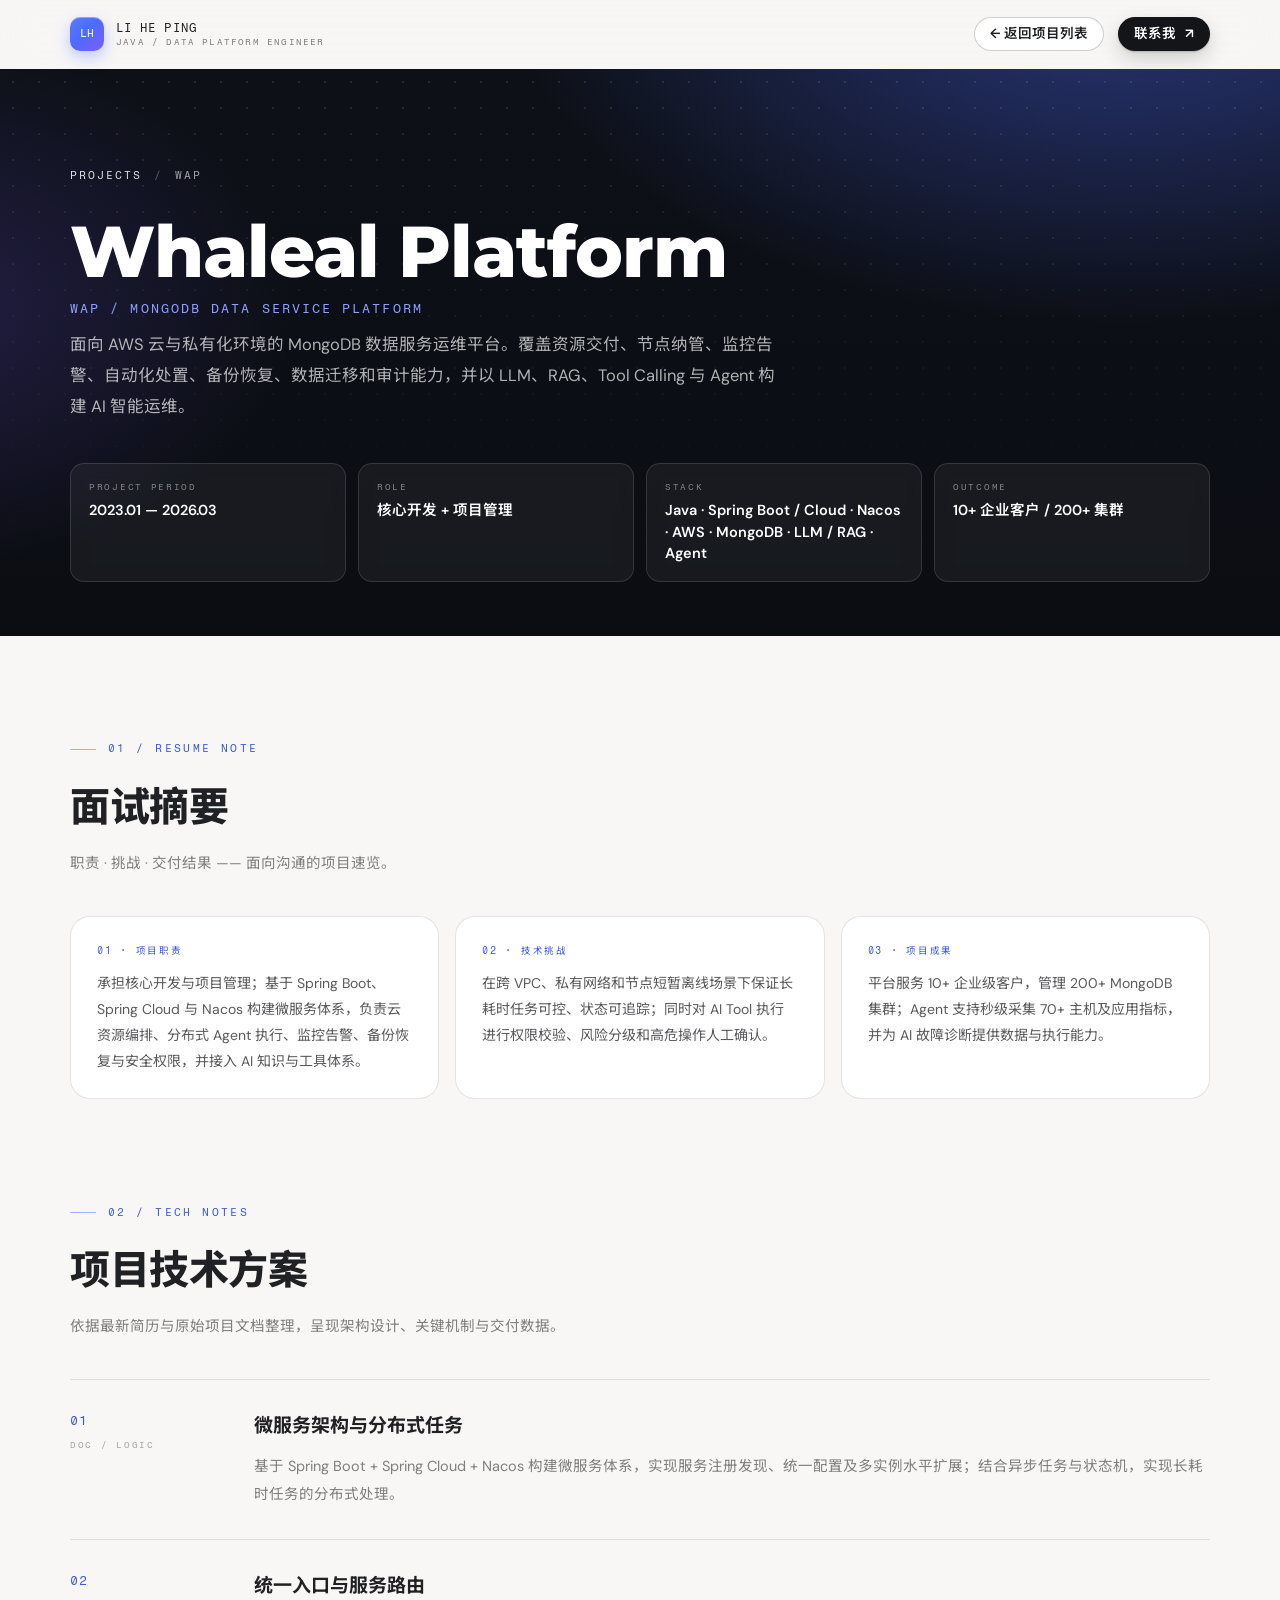
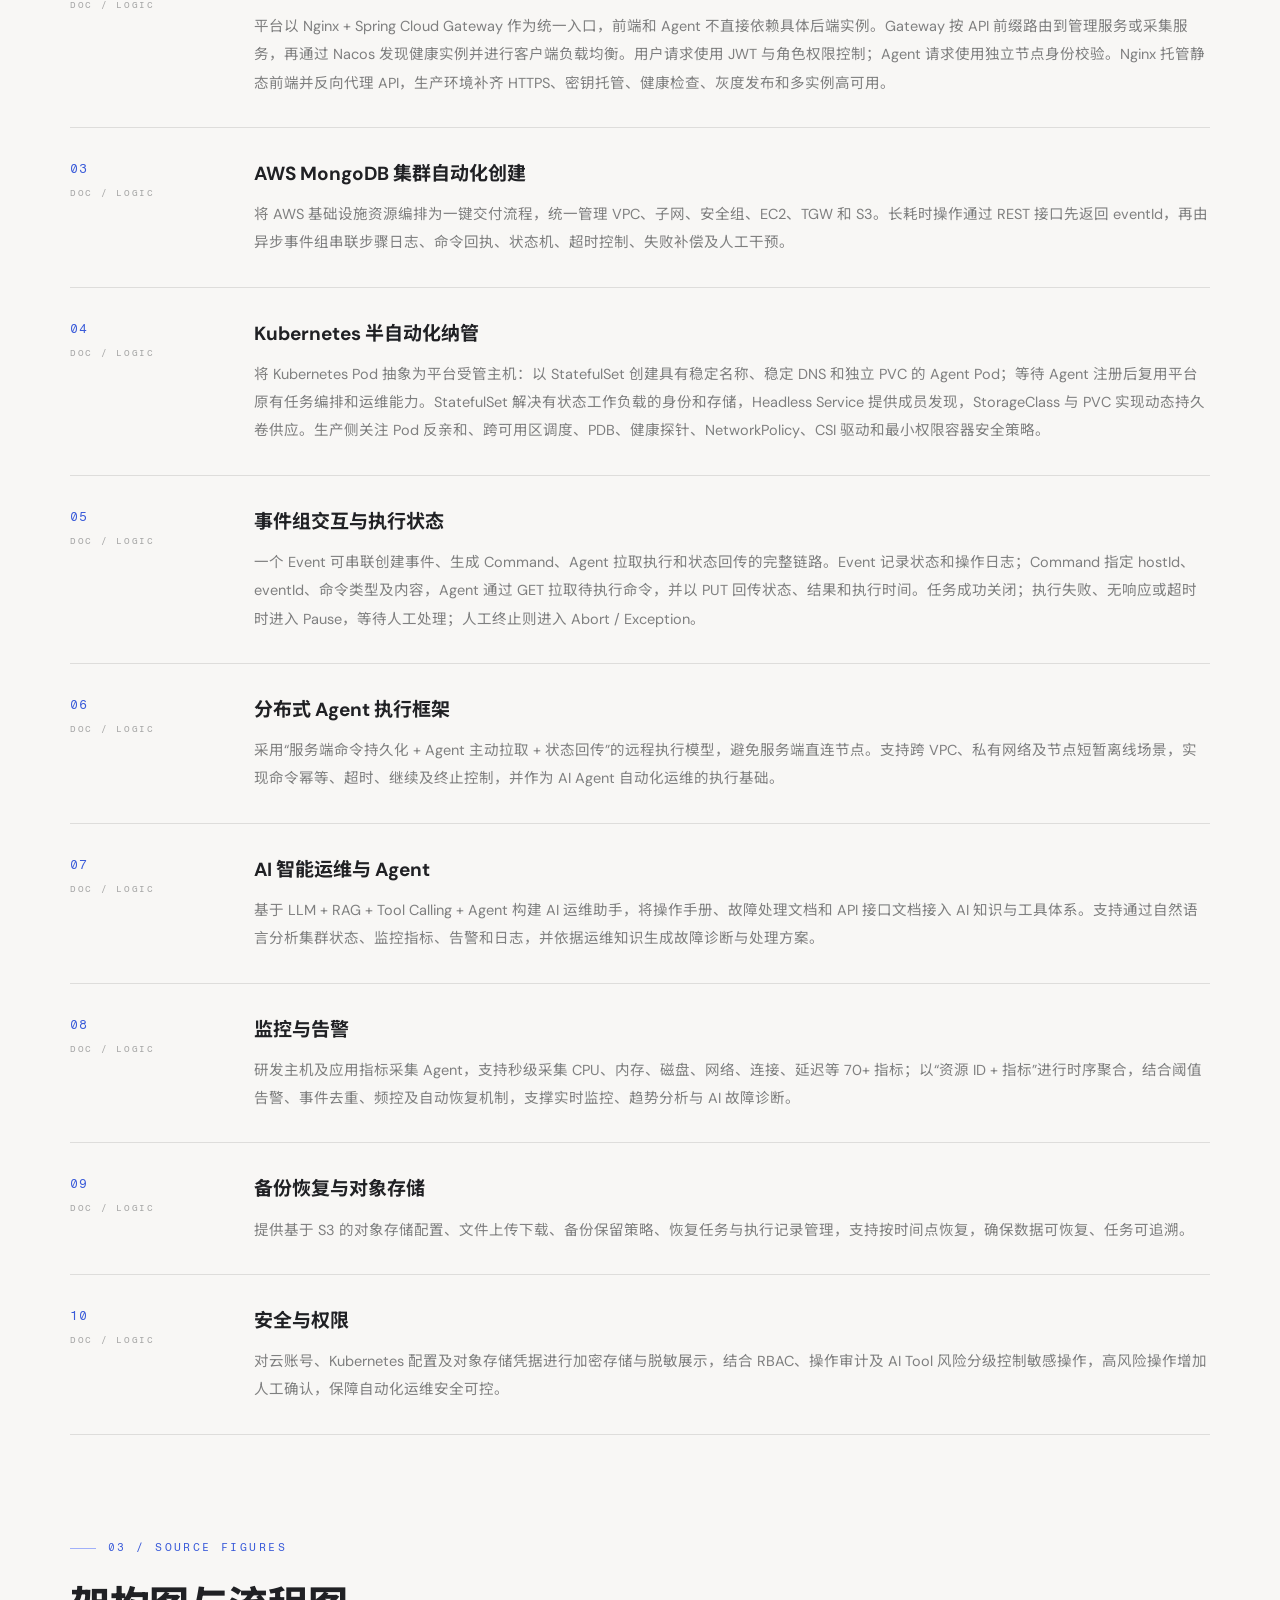
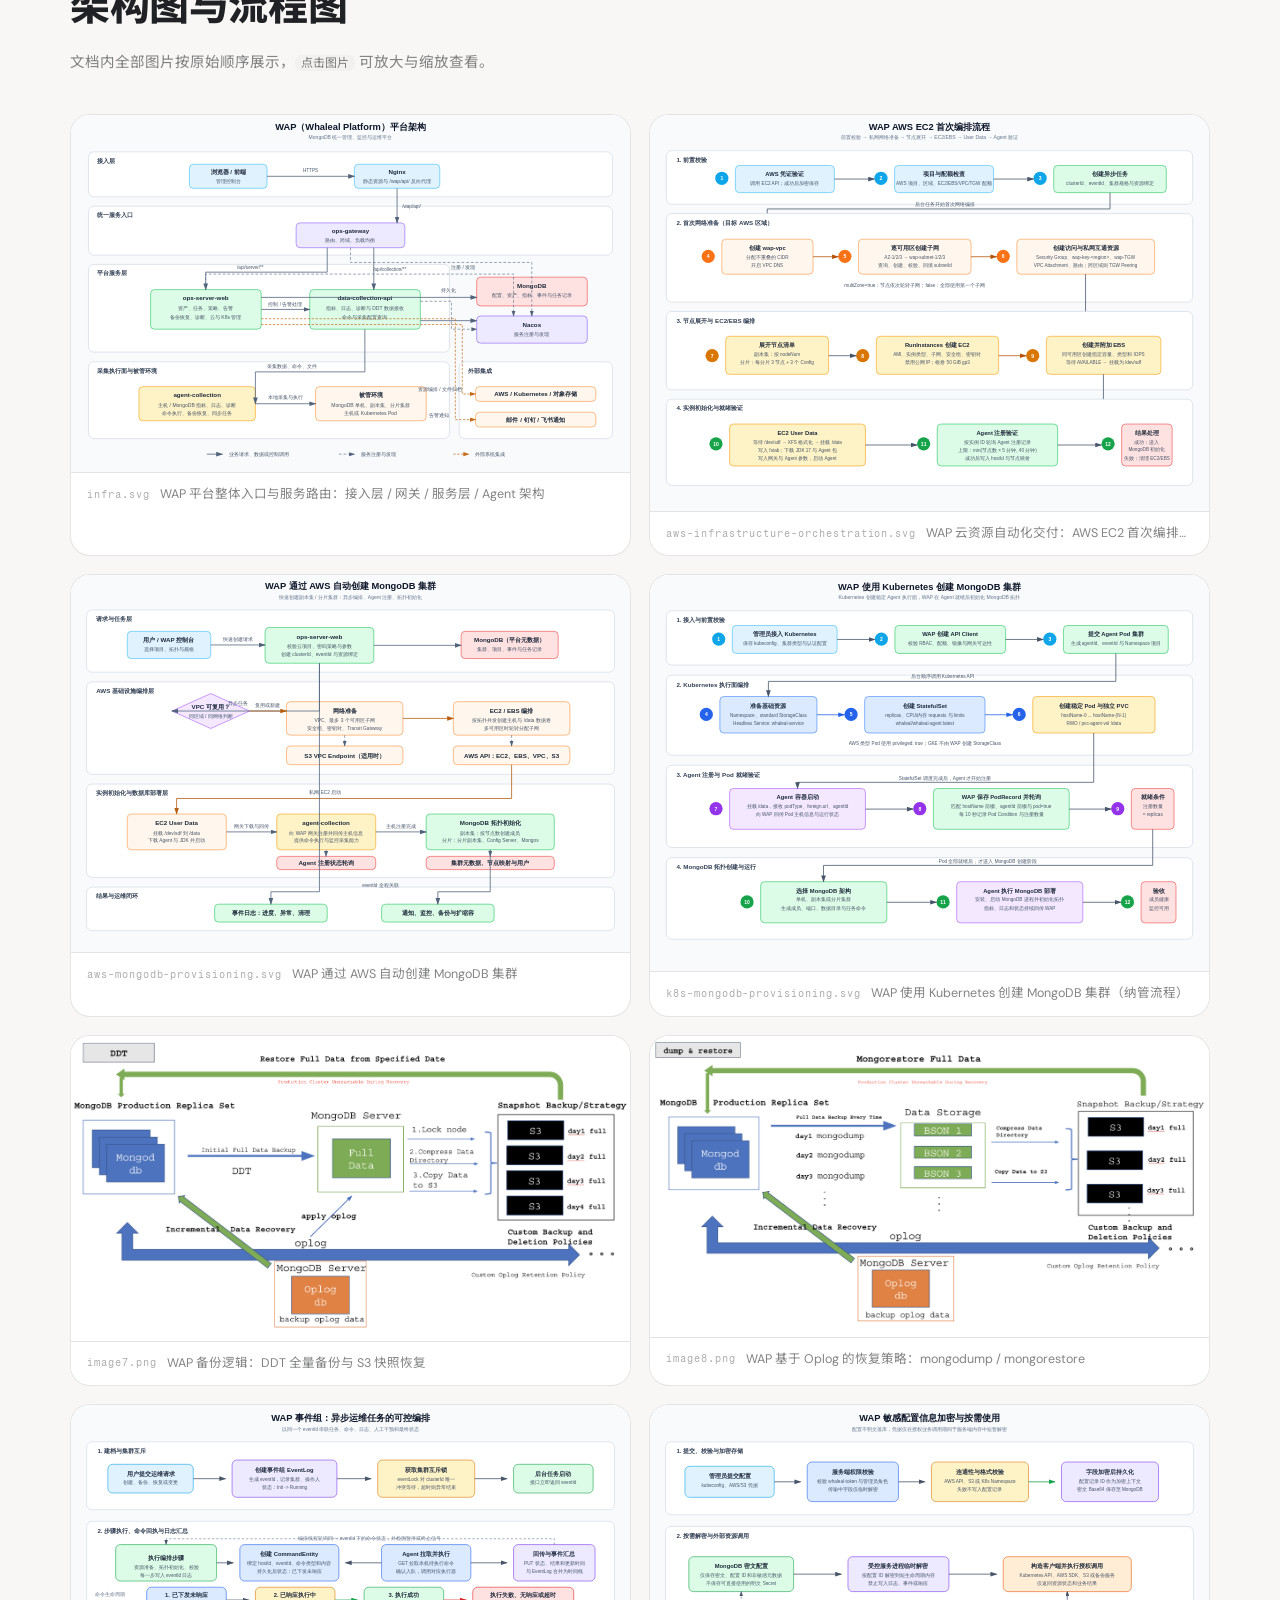
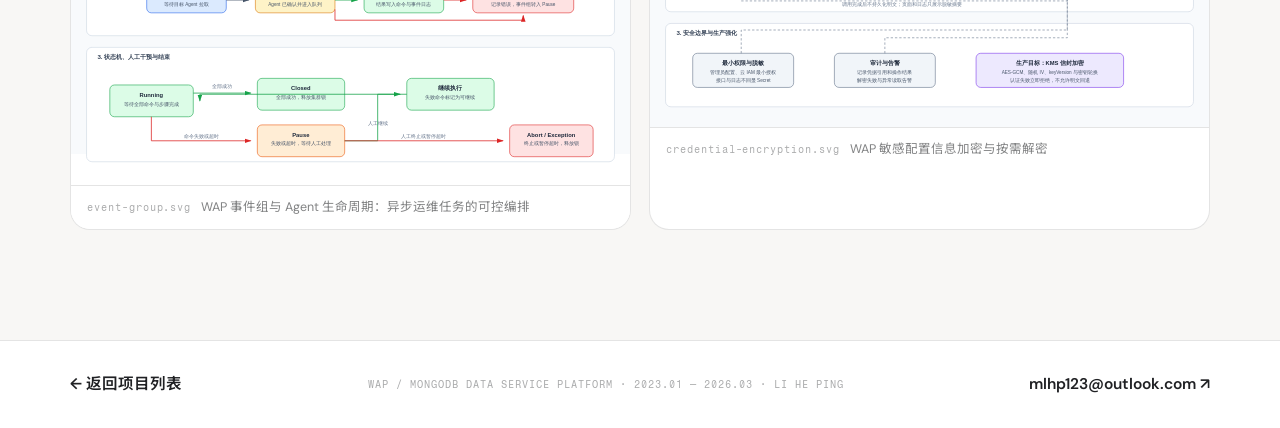
==== project.html @ dcda0d8f "init: 发布脱敏简历网站并配置纯静态 Pages 入口" ====
<!doctype html>
<html lang="zh-CN">
<head>
  <meta charset="UTF-8">
  <meta name="viewport" content="width=device-width, initial-scale=1.0">
  <meta name="description" content="李和平 · 项目档案">
  <title>项目档案 · 李和平</title>
  <link rel="icon" href="data:image/svg+xml,%3Csvg xmlns='http://www.w3.org/2000/svg' viewBox='0 0 64 64'%3E%3Crect width='64' height='64' rx='16' fill='%234d6bfe'/%3E%3Ctext x='32' y='43' font-family='monospace' font-size='28' fill='white' text-anchor='middle'%3ELH%3C/text%3E%3C/svg%3E">
  <link rel="preconnect" href="https://fonts.googleapis.com">
  <link rel="preconnect" href="https://fonts.gstatic.com" crossorigin>
  <link href="https://fonts.googleapis.com/css2?family=DM+Sans:wght@400;500;600;700&family=Fragment+Mono&family=Montserrat:wght@600;700;800&family=Noto+Sans+SC:wght@400;500;600;700;800;900&display=swap" rel="stylesheet">
  <link rel="stylesheet" href="harness.css?v=20260920-2">
</head>
<body>
  <header class="site-header">
    <div class="container header-inner">
      <a class="brand" href="index.html" aria-label="返回首页">
        <span class="brand-mark" aria-hidden="true">LH</span>
        <span class="brand-text"><b>LI HE PING</b><span>JAVA / DATA PLATFORM ENGINEER</span></span>
      </a>
      <div class="header-right">
        <a class="btn btn-ghost btn-sm" href="index.html#projects">← 返回项目列表</a>
        <a class="btn btn-dark btn-sm" href="mailto:mlhp123@outlook.com">联系我 <span aria-hidden="true">↗</span></a>
      </div>
    </div>
  </header>
  <main id="project-root"></main>
  <script src="project.js?v=20260920-2"></script>
</body>
</html>
---- harness.css ----
/* ============================================================
   LI HE PING · resume — DeepSeek Harness inspired design system
   Tokens mirror deepseek.com/harness: brand #4d6bfe, dark #0f0f0f,
   paper #f9f8f8, DM Sans + Montserrat + Fragment Mono + Noto Sans SC
   ============================================================ */

:root {
  --bg: #f8f7f5;
  --bg-soft: #f2f1ef;
  --surface: #ffffff;
  --ink: #202124;
  --ink-2: rgba(32, 33, 36, .74);
  --ink-3: rgba(32, 33, 36, .56);
  --ink-4: rgba(32, 33, 36, .38);
  --line: rgba(32, 33, 36, .12);
  --line-strong: rgba(32, 33, 36, .22);

  --brand: #4d6bfe;
  --brand-deep: #3a5bd9;
  --brand-soft: rgba(77, 107, 254, .09);
  --brand-line: rgba(77, 107, 254, .3);
  --violet: #7c5cff;
  --green: #1fbe7d;

  --dark: #0b0d12;
  --dark-2: #12151d;
  --dark-3: rgba(255, 255, 255, .06);
  --dark-line: rgba(255, 255, 255, .13);
  --white: #fff;

  --radius-xl: 26px;
  --radius-lg: 20px;
  --radius-md: 14px;
  --radius-sm: 9px;
  --radius-pill: 999px;

  --shadow-card: 0 1px 2px rgba(0, 0, 0, .03), 0 10px 26px rgba(16, 24, 40, .06);
  --shadow-pop: 0 2px 6px rgba(0, 0, 0, .05), 0 18px 44px rgba(16, 24, 40, .12);

  --font-ui: "DM Sans", "Noto Sans SC", "PingFang SC", "Microsoft YaHei", system-ui, sans-serif;
  --font-disp: "Montserrat", "Noto Sans SC", "PingFang SC", system-ui, sans-serif;
  --font-mono: "Fragment Mono", ui-monospace, SFMono-Regular, Menlo, Consolas, "Noto Sans SC", monospace;

  --container: 1140px;
}

*, *::before, *::after { box-sizing: border-box; }
html { scroll-behavior: smooth; -webkit-text-size-adjust: 100%; }
body {
  margin: 0;
  background: var(--bg);
  color: var(--ink);
  font-family: var(--font-ui);
  font-size: 15.5px;
  line-height: 1.7;
  -webkit-font-smoothing: antialiased;
  text-rendering: optimizeLegibility;
}
img, svg { display: block; max-width: 100%; }
a { color: inherit; text-decoration: none; }
h1, h2, h3, h4, p { margin-top: 0; }
ul { margin: 0; padding: 0; }
button { font: inherit; color: inherit; background: none; border: 0; cursor: pointer; }
::selection { background: rgba(77, 107, 254, .18); }
section[id] { scroll-margin-top: 84px; }

.container { width: min(var(--container), 100% - 48px); margin-inline: auto; }

/* reveal on scroll ------------------------------------------------ */
/* content stays visible without JS; hidden + animated only once harness.js adds .js */
html.js .reveal { opacity: 0; transform: translateY(22px); transition: opacity .8s ease, transform .8s cubic-bezier(.2, .7, .2, 1); }
html.js .reveal.in { opacity: 1; transform: none; }
@media (prefers-reduced-motion: reduce) {
  html { scroll-behavior: auto; }
  html.js .reveal, html.js .reveal.in { opacity: 1; transform: none; transition: none; }
  *, *::before, *::after { animation-duration: .01ms !important; animation-iteration-count: 1 !important; }
}

/* header ----------------------------------------------------------- */
.site-header {
  position: sticky;
  top: 0;
  z-index: 60;
  background: rgba(248, 247, 245, .78);
  -webkit-backdrop-filter: blur(16px);
  backdrop-filter: blur(16px);
  border-bottom: 1px solid transparent;
  transition: border-color .3s ease, box-shadow .3s ease;
}
.site-header.is-stuck { border-bottom-color: var(--line); box-shadow: 0 6px 24px rgba(16, 24, 40, .05); }
.header-inner {
  display: flex;
  align-items: center;
  justify-content: space-between;
  gap: 20px;
  height: 68px;
}
.brand { display: inline-flex; align-items: center; gap: 12px; min-width: 0; }
.brand-mark {
  display: grid;
  place-items: center;
  flex: 0 0 auto;
  width: 34px;
  height: 34px;
  border-radius: 10px;
  background: linear-gradient(140deg, #5a7bff, #4d6bfe 45%, #7c5cff);
  box-shadow: 0 6px 16px rgba(77, 107, 254, .35), inset 0 1px 0 rgba(255, 255, 255, .35);
  font-family: var(--font-mono);
  font-size: 11px;
  font-weight: 400;
  letter-spacing: .02em;
  color: #fff;
}
.brand-text { display: flex; flex-direction: column; gap: 1px; line-height: 1.25; min-width: 0; }
.brand-text b { font-family: var(--font-mono); font-size: 12px; font-weight: 400; letter-spacing: .09em; white-space: nowrap; }
.brand-text span { font-family: var(--font-mono); font-size: 8.5px; letter-spacing: .14em; color: var(--ink-3); white-space: nowrap; }
.site-nav { display: flex; align-items: center; gap: 6px; }
.site-nav a {
  position: relative;
  padding: 7px 12px;
  border-radius: var(--radius-pill);
  font-size: 14px;
  font-weight: 500;
  color: var(--ink-2);
  transition: color .2s ease, background .2s ease;
}
.site-nav a:hover { color: var(--ink); background: rgba(32, 33, 36, .05); }
.header-right { display: flex; align-items: center; gap: 14px; }

/* buttons & chips --------------------------------------------------- */
.btn {
  display: inline-flex;
  align-items: center;
  justify-content: center;
  gap: 9px;
  height: 42px;
  padding: 0 20px;
  border-radius: var(--radius-pill);
  border: 1px solid transparent;
  font-size: 14.5px;
  font-weight: 600;
  white-space: nowrap;
  transition: transform .18s ease, box-shadow .25s ease, background .2s ease, border-color .2s ease, color .2s ease;
}
.btn:active { transform: translateY(1px) scale(.99); }
.btn svg, .btn .arr { font-size: 13px; line-height: 1; }
.btn-dark { background: #141519; color: #fff; box-shadow: 0 1px 2px rgba(0,0,0,.2), 0 8px 20px rgba(20, 21, 25, .18); }
.btn-dark:hover { background: #000; transform: translateY(-1px); box-shadow: 0 14px 28px rgba(20, 21, 25, .26); }
.btn-ghost { background: #fff; color: var(--ink); border-color: var(--line-strong); }
.btn-ghost:hover { border-color: var(--ink); background: var(--surface); transform: translateY(-1px); box-shadow: 0 10px 22px rgba(16, 24, 40, .08); }
.btn-white { background: #fff; color: #0c0e13; box-shadow: 0 2px 4px rgba(0,0,0,.2), 0 12px 30px rgba(77, 107, 254, .22); }
.btn-white:hover { background: #eef1ff; transform: translateY(-1px); box-shadow: 0 16px 34px rgba(77, 107, 254, .3); }
.btn-glass { background: rgba(255, 255, 255, .08); color: #fff; border-color: rgba(255, 255, 255, .22); -webkit-backdrop-filter: blur(10px); backdrop-filter: blur(10px); }
.btn-glass:hover { background: rgba(255, 255, 255, .15); border-color: rgba(255, 255, 255, .38); transform: translateY(-1px); }
.btn-sm { height: 34px; padding: 0 15px; font-size: 13.5px; }

.chip {
  display: inline-flex;
  align-items: center;
  gap: 8px;
  height: 28px;
  padding: 0 12px;
  border-radius: var(--radius-pill);
  border: 1px solid var(--line);
  background: var(--surface);
  font-family: var(--font-mono);
  font-size: 10.5px;
  letter-spacing: .06em;
  color: var(--ink-2);
  white-space: nowrap;
}
.chip .dot, .dot {
  display: inline-block;
  width: 7px;
  height: 7px;
  border-radius: 50%;
  flex: 0 0 auto;
}
.dot-green { background: #1fbe7d; box-shadow: 0 0 0 4px rgba(31, 190, 125, .14); animation: pulse 2.4s ease infinite; }
@keyframes pulse { 0%, 100% { box-shadow: 0 0 0 4px rgba(31, 190, 125, .14); } 50% { box-shadow: 0 0 0 7px rgba(31, 190, 125, .07); } }
.chip-tag { background: transparent; border-color: var(--line); color: var(--ink-3); letter-spacing: .04em; height: 26px; }
.chip-tag:hover { color: var(--brand-deep); border-color: var(--brand-line); }
.kicker, .mono { font-family: var(--font-mono); letter-spacing: .1em; }

/* ================= HERO (dark canvas) ================== */
.hero {
  position: relative;
  color: #fff;
  overflow: hidden;
  background:
    radial-gradient(1100px 620px at 84% -12%, rgba(77, 107, 254, .5), transparent 62%),
    radial-gradient(760px 560px at -8% 30%, rgba(124, 92, 255, .24), transparent 60%),
    radial-gradient(560px 420px at 55% 118%, rgba(77, 107, 254, .22), transparent 65%),
    linear-gradient(180deg, #0d1017 0%, #0a0c11 100%);
}
.hero::before { /* dot matrix, fading down */
  content: "";
  position: absolute;
  inset: 0;
  opacity: .55;
  pointer-events: none;
  background-image: radial-gradient(rgba(255, 255, 255, .16) 1px, transparent 1.4px);
  background-size: 26px 26px;
  -webkit-mask-image: linear-gradient(180deg, rgba(0,0,0,.9), transparent 82%);
  mask-image: linear-gradient(180deg, rgba(0,0,0,.9), transparent 82%);
}
.hero-orbs { position: absolute; inset: 0; overflow: hidden; pointer-events: none; }
.hero-orbs i {
  position: absolute;
  display: block;
  border-radius: 50%;
  filter: blur(70px);
  opacity: .5;
  animation: drift 16s ease-in-out infinite alternate;
}
.hero-orbs i:nth-child(1) { width: 380px; height: 380px; left: 56%; top: -160px; background: radial-gradient(circle, rgba(110, 138, 255, .8), transparent 66%); }
.hero-orbs i:nth-child(2) { width: 300px; height: 300px; left: -90px; top: 26%; background: radial-gradient(circle, rgba(124, 92, 255, .55), transparent 66%); animation-delay: -6s; }
.hero-orbs i:nth-child(3) { width: 240px; height: 240px; right: 2%; bottom: -70px; background: radial-gradient(circle, rgba(77, 107, 254, .5), transparent 66%); animation-delay: -11s; }
@keyframes drift { from { transform: translate3d(0, 0, 0) scale(1); } to { transform: translate3d(-36px, 28px, 0) scale(1.08); } }

.hero-inner { position: relative; z-index: 2; padding: 118px 0 60px; }
.hero-grid {
  display: grid;
  grid-template-columns: minmax(0, 1.06fr) minmax(0, .94fr);
  gap: 64px;
  align-items: center;
}
.hero-topline { display: flex; flex-wrap: wrap; align-items: center; gap: 12px; margin-bottom: 26px; }
.hero-eyebrow {
  display: inline-flex;
  align-items: center;
  gap: 9px;
  font-family: var(--font-mono);
  font-size: 11px;
  letter-spacing: .22em;
  color: rgba(255, 255, 255, .66);
  text-transform: uppercase;
}
.hero-eyebrow b { color: #fff; font-weight: 400; }
.hero h1 {
  margin: 0 0 28px;
  font-family: var(--font-disp);
  font-weight: 800;
  font-size: clamp(46px, 7.4vw, 104px);
  line-height: 1.08;
  letter-spacing: -0.015em;
  text-wrap: balance;
}
.hero h1 .grad {
  background: linear-gradient(94deg, #f4f6ff 0%, #b9c6ff 38%, #6f8bff 78%, #a18fff 100%);
  -webkit-background-clip: text;
  background-clip: text;
  color: transparent;
}
.hero-copy p { margin: 0 0 14px; color: rgba(255, 255, 255, .66); font-size: 16.5px; line-height: 1.85; max-width: 600px; }
.hero-copy p strong { color: rgba(255, 255, 255, .95); font-weight: 600; }
.hero-actions { display: flex; flex-wrap: wrap; align-items: center; gap: 12px; margin-top: 30px; }
.hero-note { margin-top: 18px; font-family: var(--font-mono); font-size: 11px; letter-spacing: .08em; color: rgba(255, 255, 255, .42); }
.hero-note a { color: rgba(255, 255, 255, .7); border-bottom: 1px dashed rgba(255,255,255,.3); transition: color .2s; }
.hero-note a:hover { color: #fff; }

/* terminal profile card ------------------------------------------- */
.terminal {
  position: relative;
  border-radius: var(--radius-xl);
  border: 1px solid rgba(255, 255, 255, .14);
  background: linear-gradient(180deg, rgba(255, 255, 255, .075), rgba(255, 255, 255, .03));
  -webkit-backdrop-filter: blur(18px);
  backdrop-filter: blur(18px);
  box-shadow: 0 30px 70px rgba(0, 0, 0, .5), inset 0 1px 0 rgba(255, 255, 255, .12);
  overflow: hidden;
  transform: translateZ(0);
}
.terminal-bar {
  display: flex;
  align-items: center;
  gap: 8px;
  height: 46px;
  padding: 0 18px;
  border-bottom: 1px solid rgba(255, 255, 255, .1);
  background: rgba(0, 0, 0, .22);
}
.terminal-bar i { width: 11px; height: 11px; border-radius: 50%; }
.terminal-bar i:nth-child(1) { background: #ff5f57; }
.terminal-bar i:nth-child(2) { background: #febc2e; }
.terminal-bar i:nth-child(3) { background: #28c840; }
.terminal-bar span {
  margin-left: 10px;
  font-family: var(--font-mono);
  font-size: 11px;
  color: rgba(255, 255, 255, .55);
  letter-spacing: .05em;
  white-space: nowrap;
  overflow: hidden;
  text-overflow: ellipsis;
}
.terminal-body { padding: 20px 22px 22px; font-family: var(--font-mono); font-size: 12.5px; line-height: 1.9; }
.t-line { display: flex; gap: 12px; }
.t-line + .t-line { margin-top: 15px; }
.t-prompt { flex: 0 0 auto; color: #7f8bff; }
.t-cmd { color: #e8ecf7; white-space: nowrap; }
.t-out { display: block; margin-top: 3px; padding: 7px 11px; border-radius: 10px; background: rgba(0, 0, 0, .25); color: rgba(255, 255, 255, .82); white-space: nowrap; overflow-x: auto; }
.t-out b { color: #fff; font-weight: 500; }
.t-out .accent { color: #8d9cff; }
.t-out a { color: #6ee7b7; }
.t-out a:hover { text-decoration: underline; }
.terminal-status {
  display: flex;
  align-items: center;
  justify-content: space-between;
  gap: 12px;
  padding: 12px 18px;
  border-top: 1px dashed rgba(255, 255, 255, .16);
  font-family: var(--font-mono);
  font-size: 10.5px;
  letter-spacing: .1em;
  color: rgba(255, 255, 255, .5);
}
.terminal-status .ok { display: inline-flex; align-items: center; gap: 8px; color: #6ee7b7; }
.terminal-float {
  position: absolute;
  top: -16px;
  right: -14px;
  width: 92px;
  height: 92px;
  border-radius: 24px;
  background: linear-gradient(140deg, #4d6bfe, #7c5cff);
  box-shadow: 0 18px 40px rgba(77, 107, 254, .45);
  display: grid;
  place-items: center;
  font-family: var(--font-mono);
  font-size: 12px;
  letter-spacing: .14em;
  color: rgba(255, 255, 255, .95);
  transform: rotate(6deg);
}
@media (prefers-reduced-motion: no-preference) {
  .terminal-float { animation: floaty 7s ease-in-out infinite; }
  @keyframes floaty { 0%, 100% { transform: rotate(6deg) translateY(0); } 50% { transform: rotate(6deg) translateY(-9px); } }
}

/* hero metrics band ------------------------------------------------ */
.metrics-band { position: relative; z-index: 3; border-top: 1px solid rgba(255, 255, 255, .1); margin-top: 76px; }
.metrics-band .container { width: 100%; display: grid; grid-template-columns: repeat(4, 1fr); }
.metric { padding: 24px 26px 6px; border-left: 1px solid rgba(255, 255, 255, .1); }
.metric:first-child { border-left: 0; padding-left: 0; }
.metric b {
  display: block;
  font-family: var(--font-disp);
  font-weight: 700;
  font-size: clamp(24px, 2.6vw, 34px);
  letter-spacing: -.01em;
  color: #fff;
  white-space: nowrap;
}
.metric b em { font-style: normal; color: #8f9eff; font-size: .58em; font-weight: 600; margin-left: 2px; }
.metric span { display: block; margin-top: 3px; font-size: 12.5px; color: rgba(255, 255, 255, .5); }

/* numbered sections -------------------------------------------------- */
.sec { padding: 108px 0 8px; }
.sec-head { display: grid; grid-template-columns: 1fr auto; gap: 30px; align-items: end; margin-bottom: 54px; }
.sec-index {
  display: inline-flex;
  align-items: center;
  gap: 12px;
  margin-bottom: 16px;
  font-family: var(--font-mono);
  font-size: 11px;
  letter-spacing: .22em;
  color: var(--brand-deep);
}
.sec-index::before { content: ""; width: 26px; height: 1px; background: var(--brand); opacity: .5; }
.sec-title {
  margin: 0;
  font-family: var(--font-disp);
  font-weight: 800;
  font-size: clamp(32px, 4.6vw, 54px);
  line-height: 1.16;
  letter-spacing: -.01em;
}
.sec-en {
  align-self: end;
  max-width: 260px;
  font-family: var(--font-mono);
  font-size: 10px;
  line-height: 1.9;
  letter-spacing: .14em;
  color: var(--ink-4);
  text-align: right;
  text-transform: uppercase;
}
.sec-lead { max-width: 700px; margin: -30px 0 0; color: var(--ink-3); font-size: 15.5px; }

/* about ------------------------------------------------------------ */
.about-statement {
  font-family: var(--font-disp);
  font-weight: 700;
  font-size: clamp(25px, 3.4vw, 40px);
  line-height: 1.5;
  letter-spacing: .005em;
  color: var(--ink);
  margin: 0 0 20px;
  max-width: 980px;
}
.about-statement em { font-style: normal; color: var(--brand-deep); }
.about-sub { max-width: 640px; color: var(--ink-3); margin: 0 0 58px; }

.skill-grid { display: grid; grid-template-columns: repeat(2, 1fr); gap: 16px; }
.skill-card {
  position: relative;
  display: block;
  padding: 30px 30px 28px;
  border-radius: var(--radius-xl);
  border: 1px solid var(--line);
  background: var(--surface);
  overflow: hidden;
  transition: transform .25s ease, box-shadow .3s ease, border-color .25s ease;
}
.skill-card::before { /* hover wash */
  content: "";
  position: absolute;
  inset: 0;
  background: linear-gradient(140deg, rgba(77, 107, 254, .06), transparent 55%);
  opacity: 0;
  transition: opacity .3s ease;
  pointer-events: none;
}
.skill-card:hover { transform: translateY(-4px); border-color: var(--brand-line); box-shadow: var(--shadow-pop); }
.skill-card:hover::before { opacity: 1; }
.skill-top { display: flex; align-items: center; justify-content: space-between; margin-bottom: 22px; position: relative; }
.skill-no { font-family: var(--font-mono); font-size: 11px; letter-spacing: .16em; color: var(--brand-deep); }
.skill-en { font-family: var(--font-mono); font-size: 8.5px; letter-spacing: .2em; color: var(--ink-4); text-transform: uppercase; }
.skill-card h3 { position: relative; margin: 0 0 8px; font-size: 21px; font-weight: 700; }
.skill-card p { position: relative; margin: 0; color: var(--ink-3); font-size: 14px; line-height: 1.75; }
.skill-card p i { font-style: normal; font-family: var(--font-mono); font-size: 12.5px; color: var(--ink-2); }

/* method (traceable) ------------------------------------------------ */
.method-intro { display: grid; grid-template-columns: minmax(0, 1fr) minmax(0, 1fr); gap: 64px; align-items: start; margin-bottom: 60px; }
.method-copy .about-statement { margin-bottom: 16px; }
.method-copy > p { color: var(--ink-3); }
.method-steps { display: flex; flex-direction: column; }
.method-step {
  display: grid;
  grid-template-columns: 56px 1fr;
  gap: 20px;
  padding: 22px 0;
  border-top: 1px solid var(--line);
}
.method-step:last-child { border-bottom: 1px solid var(--line); }
.method-step .n {
  font-family: var(--font-mono);
  font-size: 12px;
  padding-top: 5px;
  color: var(--brand-deep);
}
.method-step h3 { margin: 0 0 6px; font-size: 19px; font-weight: 700; }
.method-step h3 small { display: block; margin-top: 2px; font-family: var(--font-mono); font-size: 9.5px; letter-spacing: .18em; color: var(--ink-4); font-weight: 400; text-transform: uppercase; }
.method-step p { margin: 0; color: var(--ink-3); font-size: 14px; line-height: 1.8; }
.method-figs { display: grid; grid-template-columns: 1fr 1fr; gap: 16px; }
.fig-card {
  border: 1px solid var(--line);
  border-radius: var(--radius-lg);
  background: var(--surface);
  overflow: hidden;
  display: flex;
  flex-direction: column;
  transition: transform .25s ease, box-shadow .3s ease, border-color .25s ease;
}
a.fig-card:hover { transform: translateY(-4px); border-color: var(--brand-line); box-shadow: var(--shadow-pop); }
.fig-bar {
  display: flex;
  align-items: center;
  gap: 7px;
  padding: 0 14px;
  height: 38px;
  border-bottom: 1px solid var(--line);
  background: var(--bg-soft);
}
.fig-bar i { width: 8px; height: 8px; border-radius: 50%; background: var(--ink-4); }
.fig-bar i:first-child { background: rgba(255, 95, 87, .7); }
.fig-bar i:nth-child(2) { background: rgba(254, 188, 46, .8); }
.fig-bar i:nth-child(3) { background: rgba(40, 200, 64, .75); }
.fig-bar span { margin-left: 8px; font-family: var(--font-mono); font-size: 9.5px; letter-spacing: .12em; color: var(--ink-4); text-transform: uppercase; }
.fig-frame { position: relative; padding: 4px 4px 0; flex: 1; display: flex; align-items: stretch; }
.fig-frame img { width: 100%; height: 100%; max-height: 320px; object-fit: contain; }
.fig-cap { padding: 12px 16px 16px; border-top: 1px solid var(--line); }
.fig-cap b { display: block; font-size: 13.5px; font-weight: 600; margin-bottom: 2px; }
.fig-cap span { font-size: 12.5px; color: var(--ink-3); }

/* projects ---------------------------------------------------------- */
.project-card {
  display: grid;
  grid-template-columns: minmax(0, 1.05fr) minmax(0, .95fr);
  border: 1px solid var(--line);
  border-radius: var(--radius-xl);
  background: var(--surface);
  overflow: hidden;
  cursor: pointer;
  transition: transform .25s ease, box-shadow .35s ease, border-color .25s ease;
}
.project-card + .project-card { margin-top: 22px; }
.project-card:hover { transform: translateY(-4px); border-color: var(--brand-line); box-shadow: var(--shadow-pop); }
.pc-main { padding: 34px 38px 30px; display: flex; flex-direction: column; }
.pc-index { display: flex; align-items: center; gap: 14px; margin-bottom: 20px; }
.pc-index .num { font-family: var(--font-mono); font-size: 11px; letter-spacing: .18em; color: var(--brand-deep); }
.pc-index .rule { flex: 1; height: 1px; background: var(--line); }
.pc-code { font-family: var(--font-mono); font-size: 9.5px; letter-spacing: .16em; color: var(--ink-4); }
.pc-title { margin: 0 0 6px; font-family: var(--font-disp); font-weight: 800; font-size: clamp(24px, 3vw, 34px); letter-spacing: -.01em; }
.pc-zh { margin: 0 0 14px; font-size: 13px; font-weight: 600; color: var(--ink-2); }
.pc-lead { margin: 0 0 20px; color: var(--ink-3); font-size: 14px; line-height: 1.85; }
.pc-tags { display: flex; flex-wrap: wrap; gap: 8px; margin-bottom: 18px; }
.pc-foot { margin-top: auto; display: flex; align-items: center; justify-content: space-between; gap: 16px; padding-top: 18px; border-top: 1px solid var(--line); }
.pc-stats { display: flex; flex-wrap: wrap; gap: 8px 22px; }
.pc-stats span { font-family: var(--font-mono); font-size: 11px; color: var(--ink-3); white-space: nowrap; }
.pc-stats span b { color: var(--ink); font-weight: 500; }
.pc-go {
  display: inline-flex;
  align-items: center;
  gap: 8px;
  font-size: 14px;
  font-weight: 600;
  color: var(--brand-deep);
  white-space: nowrap;
}
.pc-go .arr { font-size: 15px; transition: transform .25s ease; }
.project-card:hover .pc-go .arr { transform: translate(3px, -2px); }
.pc-figure { position: relative; background: #fff; border-left: 1px solid var(--line); min-height: 260px; overflow: hidden; }
.pc-figure img { position: absolute; inset: 0; width: 100%; height: 100%; object-fit: contain; object-position: center; padding: 16px; background: #fff; transition: transform .6s cubic-bezier(.2,.6,.2,1); }
.project-card:hover .pc-figure img { transform: scale(1.035); }
.pc-figure .fig-tag {
  position: absolute;
  left: 14px;
  bottom: 14px;
  z-index: 2;
  display: inline-flex;
  align-items: center;
  gap: 8px;
  height: 27px;
  padding: 0 11px;
  border-radius: var(--radius-pill);
  background: rgba(15, 16, 20, .72);
  -webkit-backdrop-filter: blur(8px);
  backdrop-filter: blur(8px);
  color: rgba(255, 255, 255, .85);
  font-family: var(--font-mono);
  font-size: 9.5px;
  letter-spacing: .12em;
}

/* experience ---------------------------------------------------------- */
.timeline { display: flex; flex-direction: column; }
.timeline-row {
  display: grid;
  grid-template-columns: 218px minmax(0, 1fr);
  gap: 42px;
  padding: 30px 0;
  border-top: 1px solid var(--line);
}
.timeline-row:last-of-type { border-bottom: 1px solid var(--line); }
.tl-date { display: flex; flex-direction: column; gap: 9px; }
.tl-date time {
  display: inline-flex;
  align-items: center;
  gap: 10px;
  font-family: var(--font-mono);
  font-size: 11.5px;
  letter-spacing: .08em;
  color: var(--brand-deep);
}
.tl-date time::before { content: ""; width: 8px; height: 8px; border-radius: 50%; background: var(--brand); opacity: .75; flex: 0 0 auto; }
.tl-date .where { font-family: var(--font-mono); font-size: 9px; letter-spacing: .16em; color: var(--ink-4); text-transform: uppercase; }
.tl-body h3 { margin: 0 0 4px; font-size: 20px; font-weight: 700; }
.tl-body h3 small { display: inline-block; margin-left: 8px; color: var(--brand-deep); font-size: 13px; font-weight: 600; }
.tl-body > p { margin: 0 0 12px; color: var(--ink-2); font-size: 14.5px; }
.tl-body ul { list-style: none; }
.tl-body li {
  position: relative;
  padding: 5px 0 5px 18px;
  color: var(--ink-3);
  font-size: 14px;
  line-height: 1.8;
}
.tl-body li::before { content: ""; position: absolute; left: 0; top: 13px; width: 6px; height: 6px; border-radius: 50%; background: var(--brand); opacity: .4; }
.certs { margin-top: 34px; }
.certs-label { font-family: var(--font-mono); font-size: 10px; letter-spacing: .2em; color: var(--ink-4); text-transform: uppercase; margin-bottom: 14px; }
.cert-list { display: flex; flex-wrap: wrap; gap: 9px; }
.cert-list .chip-tag { height: 30px; padding: 0 14px; font-size: 12px; letter-spacing: .02em; color: var(--ink-2); font-family: var(--font-ui); }

/* contact / join ------------------------------------------------------ */
.contact {
  margin-top: 130px;
  position: relative;
  overflow: hidden;
  border-radius: var(--radius-xl) var(--radius-xl) 0 0;
}
.contact-inner {
  position: relative;
  z-index: 2;
  color: #fff;
  padding: 96px 0 40px;
  background:
    radial-gradient(900px 460px at 88% -10%, rgba(77, 107, 254, .5), transparent 60%),
    radial-gradient(560px 380px at -4% 100%, rgba(124, 92, 255, .28), transparent 60%),
    linear-gradient(180deg, #0d1017, #0a0c11);
}
.contact-inner::before {
  content: "";
  position: absolute;
  inset: 0;
  background-image: radial-gradient(rgba(255, 255, 255, .12) 1px, transparent 1.4px);
  background-size: 26px 26px;
  -webkit-mask-image: radial-gradient(ellipse at 70% 20%, #000, transparent 70%);
  mask-image: radial-gradient(ellipse at 70% 20%, #000, transparent 70%);
  pointer-events: none;
}
.contact-grid { display: grid; grid-template-columns: minmax(0, 1.1fr) minmax(0, .9fr); gap: 70px; align-items: end; }
.contact-index { display: inline-flex; align-items: center; gap: 12px; margin-bottom: 20px; font-family: var(--font-mono); font-size: 11px; letter-spacing: .22em; color: #8f9eff; }
.contact-index::before { content: ""; width: 26px; height: 1px; background: #8f9eff; opacity: .6; }
.contact h2 { margin: 0 0 18px; font-family: var(--font-disp); font-weight: 800; font-size: clamp(34px, 5vw, 60px); line-height: 1.18; letter-spacing: -.01em; text-wrap: balance; }
.contact h2 .grad { background: linear-gradient(94deg, #fff, #a9baff); -webkit-background-clip: text; background-clip: text; color: transparent; }
.contact p { max-width: 560px; margin: 0 0 34px; color: rgba(255, 255, 255, .62); font-size: 16px; line-height: 1.9; }
.contact-links { display: flex; flex-direction: column; gap: 14px; }
.contact-link {
  display: flex;
  align-items: center;
  gap: 18px;
  padding: 18px 22px;
  border-radius: var(--radius-lg);
  border: 1px solid rgba(255, 255, 255, .14);
  background: rgba(255, 255, 255, .05);
  transition: background .2s ease, border-color .2s ease, transform .2s ease;
}
.contact-link:hover { background: rgba(255, 255, 255, .1); border-color: rgba(255, 255, 255, .32); transform: translateX(4px); }
.contact-link .k { font-family: var(--font-mono); font-size: 10px; letter-spacing: .18em; color: #8f9eff; width: 86px; flex: 0 0 auto; text-transform: uppercase; }
.contact-link b { font-family: var(--font-mono); font-size: 15px; font-weight: 400; letter-spacing: .04em; color: #fff; }
.contact-link small { margin-left: auto; color: rgba(255,255,255,.4); font-size: 12px; }
.contact-actions { display: flex; flex-wrap: wrap; gap: 12px; margin-top: 6px; }

.site-footer {
  background: #07080c;
  color: rgba(255, 255, 255, .45);
}
.site-footer .container { display: flex; align-items: center; justify-content: space-between; gap: 18px; flex-wrap: wrap; padding: 26px 0 30px; }
.site-footer small { font-family: var(--font-mono); font-size: 10px; letter-spacing: .1em; }
.site-footer nav { display: flex; gap: 18px; }
.site-footer nav a { font-size: 13px; color: rgba(255, 255, 255, .55); transition: color .2s; }
.site-footer nav a:hover { color: #fff; }

/* ============================================================
   CASE / PROJECT DETAIL PAGE
   ============================================================ */
.case-hero {
  position: relative;
  color: #fff;
  overflow: hidden;
  background:
    radial-gradient(1000px 560px at 88% -16%, rgba(77, 107, 254, .44), transparent 62%),
    radial-gradient(620px 440px at -6% 42%, rgba(124, 92, 255, .2), transparent 60%),
    linear-gradient(180deg, #0d1017 0%, #0b0d13 100%);
}
.case-hero::before {
  content: "";
  position: absolute;
  inset: 0;
  background-image: radial-gradient(rgba(255, 255, 255, .13) 1px, transparent 1.4px);
  background-size: 26px 26px;
  -webkit-mask-image: linear-gradient(180deg, rgba(0,0,0,.85), transparent 80%);
  mask-image: linear-gradient(180deg, rgba(0,0,0,.85), transparent 80%);
  pointer-events: none;
}
.case-hero-inner { position: relative; z-index: 2; padding: 92px 0 54px; }
.case-crumb { display: inline-flex; align-items: center; gap: 12px; font-family: var(--font-mono); font-size: 11px; letter-spacing: .18em; color: rgba(255, 255, 255, .6); margin-bottom: 26px; }
.case-crumb a { color: rgba(255, 255, 255, .85); transition: color .2s; }
.case-crumb a:hover { color: #fff; }
.case-crumb i { font-style: normal; opacity: .5; }
.case-hero h1 { margin: 0 0 12px; font-family: var(--font-disp); font-weight: 800; font-size: clamp(38px, 5.6vw, 72px); line-height: 1.12; letter-spacing: -.015em; }
.case-hero h1 span { display: block; margin-top: 10px; font-family: var(--font-mono); font-size: clamp(11px, 1.3vw, 13px); letter-spacing: .16em; color: #8f9eff; font-weight: 400; }
.case-intro { max-width: 720px; margin: 0 0 40px; color: rgba(255, 255, 255, .68); font-size: 16.5px; line-height: 1.9; }
.case-meta { display: grid; grid-template-columns: repeat(4, 1fr); gap: 12px; }
.case-meta div {
  padding: 16px 18px;
  border-radius: var(--radius-md);
  border: 1px solid rgba(255, 255, 255, .13);
  background: rgba(255, 255, 255, .05);
  -webkit-backdrop-filter: blur(8px);
  backdrop-filter: blur(8px);
  min-width: 0;
}
.case-meta span { display: block; margin-bottom: 6px; font-family: var(--font-mono); font-size: 8.5px; letter-spacing: .2em; color: rgba(255, 255, 255, .45); text-transform: uppercase; }
.case-meta b { display: block; font-size: 14.5px; font-weight: 600; color: #fff; line-height: 1.5; overflow-wrap: break-word; }

.case-body { padding-top: 96px; }
.case-sec + .case-sec { margin-top: 96px; }
.case-sec-head { margin-bottom: 40px; }
.case-sec-head .sec-index { margin-bottom: 14px; }
.case-sec-head h2 { margin: 0; font-family: var(--font-disp); font-weight: 800; font-size: clamp(26px, 3.4vw, 40px); letter-spacing: -.01em; }
.case-sec-head p { margin: 10px 0 0; color: var(--ink-3); font-size: 14.5px; }
.case-sec-head p code { font-family: var(--font-mono); font-size: 12px; background: var(--bg-soft); padding: 1px 6px; border-radius: 6px; }

/* resume summary cards */
.resume-cards { display: grid; grid-template-columns: repeat(3, 1fr); gap: 16px; }
.resume-card {
  padding: 26px 26px 24px;
  border-radius: var(--radius-lg);
  border: 1px solid var(--line);
  background: var(--surface);
  transition: transform .25s ease, box-shadow .3s ease, border-color .25s ease;
}
.resume-card:hover { transform: translateY(-4px); border-color: var(--brand-line); box-shadow: var(--shadow-pop); }
.resume-card .k { display: block; margin-bottom: 12px; font-family: var(--font-mono); font-size: 9.5px; letter-spacing: .18em; color: var(--brand-deep); text-transform: uppercase; }
.resume-card p { margin: 0; color: var(--ink-2); font-size: 14px; line-height: 1.85; }

/* doc rows */
.doc-row {
  display: grid;
  grid-template-columns: 150px minmax(0, 1fr);
  gap: 34px;
  padding: 30px 0;
  border-top: 1px solid var(--line);
}
.doc-row:last-child { border-bottom: 1px solid var(--line); }
.doc-no { display: flex; flex-direction: column; gap: 6px; }
.doc-no .idx { font-family: var(--font-mono); font-size: 13px; color: var(--brand-deep); letter-spacing: .1em; }
.doc-no .lab { font-family: var(--font-mono); font-size: 8.5px; letter-spacing: .2em; color: var(--ink-4); text-transform: uppercase; }
.doc-body h3 { margin: 0 0 10px; font-size: 19px; font-weight: 700; }
.doc-body p { margin: 0; color: var(--ink-3); font-size: 14.5px; line-height: 1.95; }
.doc-body code {
  font-family: var(--font-mono);
  font-size: .86em;
  background: var(--bg-soft);
  border: 1px solid var(--line);
  border-radius: 6px;
  padding: 1px 6px;
  color: var(--brand-deep);
}
.doc-body a { color: var(--brand-deep); font-weight: 500; }
.doc-body a:hover { text-decoration: underline; }

/* gallery */
.gallery { display: grid; grid-template-columns: repeat(2, minmax(0, 1fr)); gap: 18px; }
.gallery figure {
  margin: 0;
  border: 1px solid var(--line);
  border-radius: var(--radius-lg);
  background: var(--surface);
  overflow: hidden;
  cursor: zoom-in;
  transition: transform .25s ease, box-shadow .3s ease, border-color .25s ease;
}
.gallery figure:hover { transform: translateY(-3px); border-color: var(--brand-line); box-shadow: var(--shadow-pop); }
.gallery .fig-frame { display: block; padding: 0; background: #fff; }
.gallery .fig-frame img { width: 100%; height: auto; max-height: none; object-fit: contain; }
.gallery img { width: 100%; height: auto; background: #fff; }
.gallery figcaption { display: flex; align-items: center; gap: 10px; padding: 11px 16px; border-top: 1px solid var(--line); background: var(--surface); }
.gallery figcaption b { font-family: var(--font-mono); font-size: 9.5px; letter-spacing: .1em; color: var(--ink-4); font-weight: 400; white-space: nowrap; }
.gallery figcaption span { font-size: 12.5px; color: var(--ink-3); overflow: hidden; text-overflow: ellipsis; white-space: nowrap; }

/* case footer */
.case-nav {
  margin-top: 110px;
  border-top: 1px solid var(--line);
  background: var(--surface);
}
.case-nav .container { display: flex; align-items: center; justify-content: space-between; gap: 18px; flex-wrap: wrap; padding: 30px 0; }
.case-nav a { font-weight: 600; color: var(--ink); }
.case-nav a:hover { color: var(--brand-deep); }
.case-nav small { font-family: var(--font-mono); font-size: 10px; letter-spacing: .1em; color: var(--ink-4); }

/* lightbox ------------------------------------------------------------- */
body.lightbox-open { overflow: hidden; }
.image-lightbox {
  position: fixed;
  inset: 0;
  z-index: 100;
  display: flex;
  align-items: center;
  justify-content: center;
  padding: 44px;
  background: rgba(8, 9, 13, .88);
  -webkit-backdrop-filter: blur(14px);
  backdrop-filter: blur(14px);
  opacity: 0;
  pointer-events: none;
  transition: opacity .25s ease;
}
.image-lightbox.is-open { opacity: 1; pointer-events: auto; }
.lightbox-stage {
  position: relative;
  width: min(1180px, 100%);
  max-height: 84vh;
  display: grid;
  place-items: center;
  overflow: auto;
  cursor: zoom-in;
}
.lightbox-stage img { max-width: 100%; max-height: 78vh; object-fit: contain; border-radius: 10px; transform-origin: center; transition: transform .1s ease; background: #fff; box-shadow: 0 30px 90px rgba(0, 0, 0, .6); }
.lightbox-caption { position: absolute; left: 50%; bottom: 22px; transform: translateX(-50%); color: rgba(255,255,255,.6); font-size: 13px; white-space: nowrap; max-width: 90%; overflow: hidden; text-overflow: ellipsis; }
.lightbox-close, .lightbox-zoom-in, .lightbox-zoom-out, .lightbox-zoom-reset {
  position: absolute;
  width: 40px;
  height: 40px;
  border-radius: 50%;
  display: grid;
  place-items: center;
  background: rgba(255, 255, 255, .1);
  color: #fff;
  border: 1px solid rgba(255, 255, 255, .18);
  transition: background .2s ease;
}
.lightbox-close:hover, .lightbox-zoom-in:hover, .lightbox-zoom-out:hover, .lightbox-zoom-reset:hover { background: rgba(255, 255, 255, .22); }
.lightbox-close { top: 22px; right: 22px; font-size: 19px; }
.lightbox-zoom-in { top: 22px; right: 74px; font-size: 17px; }
.lightbox-zoom-out { top: 22px; right: 126px; font-size: 19px; }
.lightbox-zoom-reset { top: 22px; right: 170px; font-family: var(--font-mono); font-size: 11px; letter-spacing: 0; }

/* ================= RESPONSIVE ==================== */
@media (max-width: 980px) {
  .hero-grid { grid-template-columns: 1fr; gap: 54px; }
  .hero-inner { padding-top: 84px; }
  .terminal { max-width: 560px; }
  .case-meta { grid-template-columns: repeat(2, 1fr); }
  .project-card { grid-template-columns: 1fr; }
  .pc-figure { border-left: 0; border-top: 1px solid var(--line); min-height: 220px; }
  .resume-cards { grid-template-columns: 1fr; }
  .gallery { grid-template-columns: 1fr; }
  .contact-grid { grid-template-columns: 1fr; gap: 48px; }
  .contact-inner { padding-top: 78px; }
}
@media (max-width: 900px) {
  .sec-en { display: none; }
}
@media (max-width: 860px) {
  .method-intro { grid-template-columns: 1fr; gap: 40px; }
  .method-figs { grid-template-columns: 1fr; }
}
@media (max-width: 760px) {
  .site-nav { display: none; }
  .header-cta-text { display: none; }
  .metrics-band .container { grid-template-columns: repeat(2, 1fr); row-gap: 4px; }
  .metric { border-left: 0; padding: 18px 6px 4px; border-top: 1px solid rgba(255, 255, 255, .1); }
  .metric:nth-child(-n + 2) { border-top: 0; }
  .sec { padding-top: 74px; }
  .sec-head { grid-template-columns: 1fr; margin-bottom: 36px; }
  .sec-en { display: none; }
  .skill-grid { grid-template-columns: 1fr; }
  .pc-main { padding: 26px 22px 22px; }
  .timeline-row { grid-template-columns: 1fr; gap: 12px; }
  .tl-date { flex-direction: row; align-items: center; justify-content: space-between; }
  .doc-row { grid-template-columns: 1fr; gap: 8px; }
  .doc-no { flex-direction: row; align-items: baseline; gap: 10px; }
  .contact { margin-top: 80px; }
  .contact-links .contact-link b { font-size: 13.5px; word-break: break-all; }
  .case-body { padding-top: 64px; }
  .case-sec + .case-sec { margin-top: 64px; }
  .case-hero-inner { padding-top: 60px; }
  .hero { text-align: left; }
  .image-lightbox { padding: 18px; }
  .lightbox-caption { display: none; }
}
@media (max-width: 440px) {
  .metrics-band .container { grid-template-columns: 1fr 1fr; }
  .hero-actions .btn { width: 100%; }
  .case-meta { grid-template-columns: 1fr 1fr; }
  .gallery figcaption span { display: none; }
}
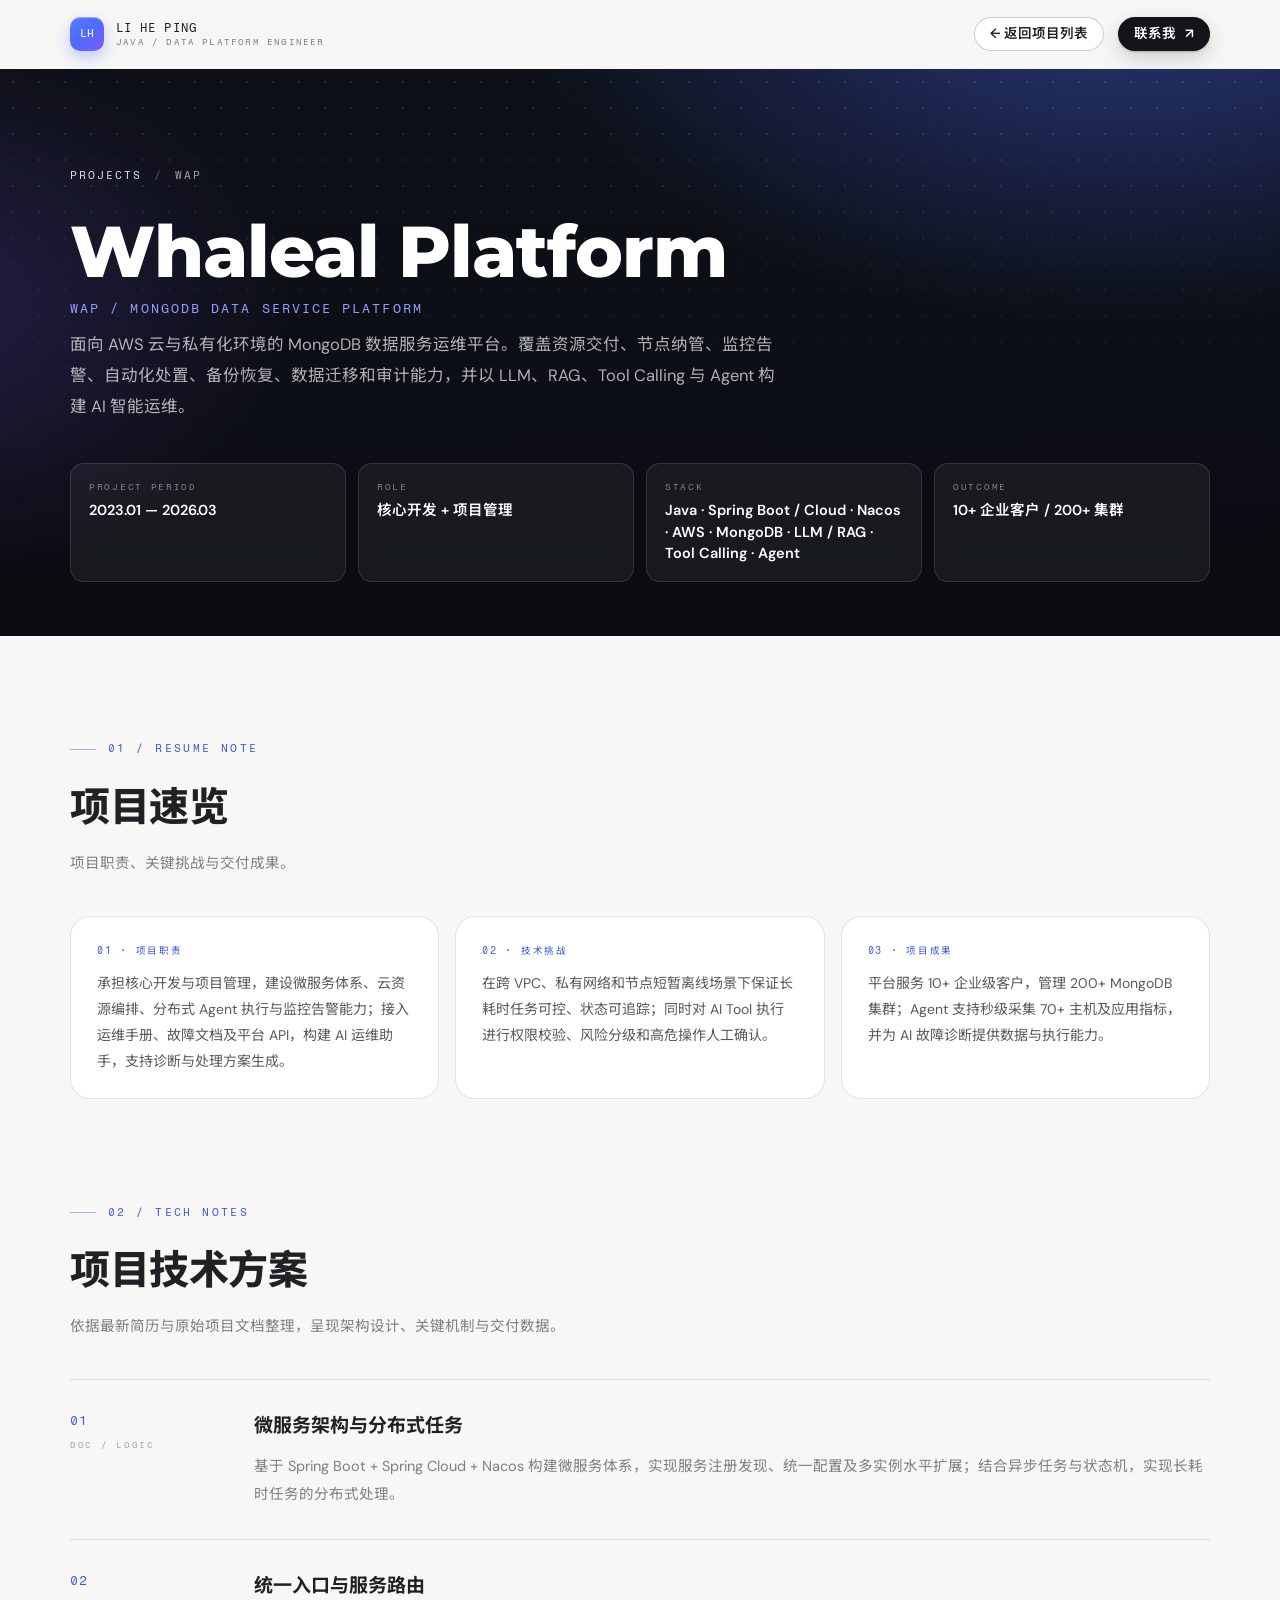
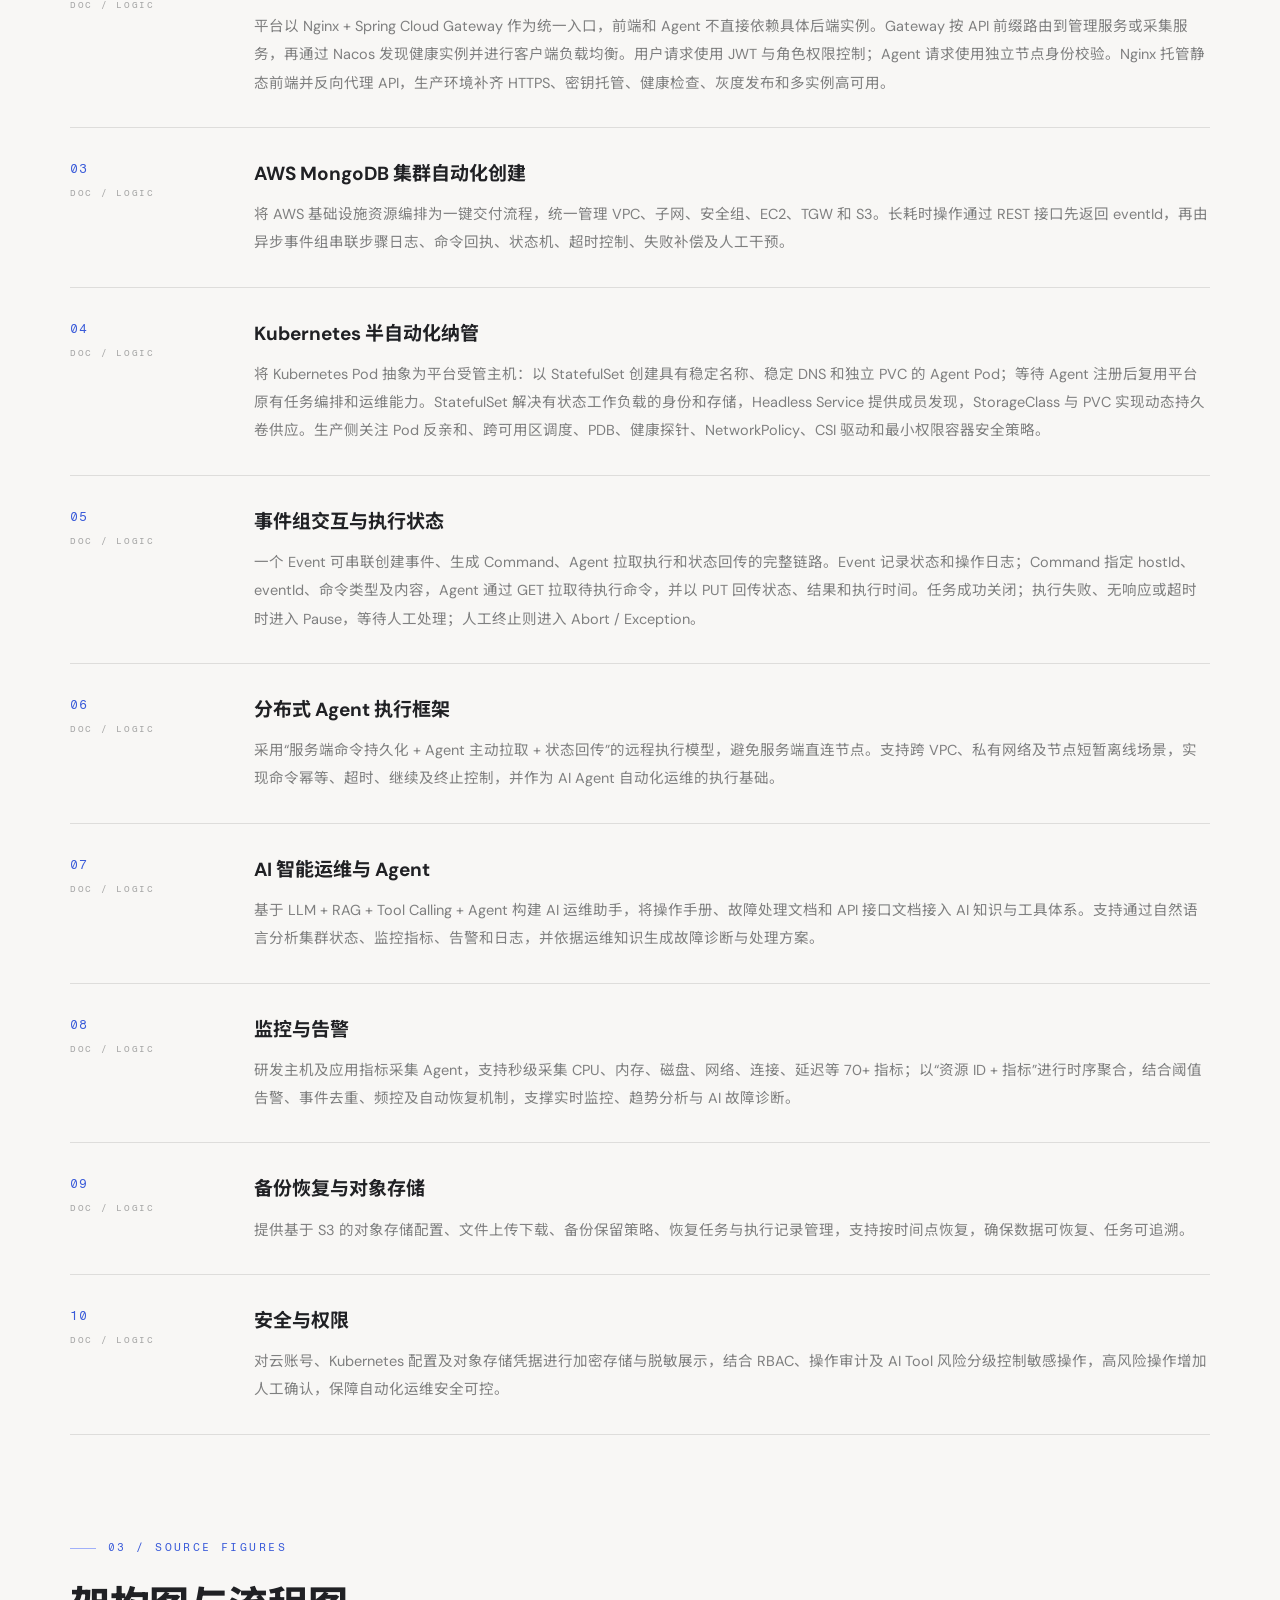
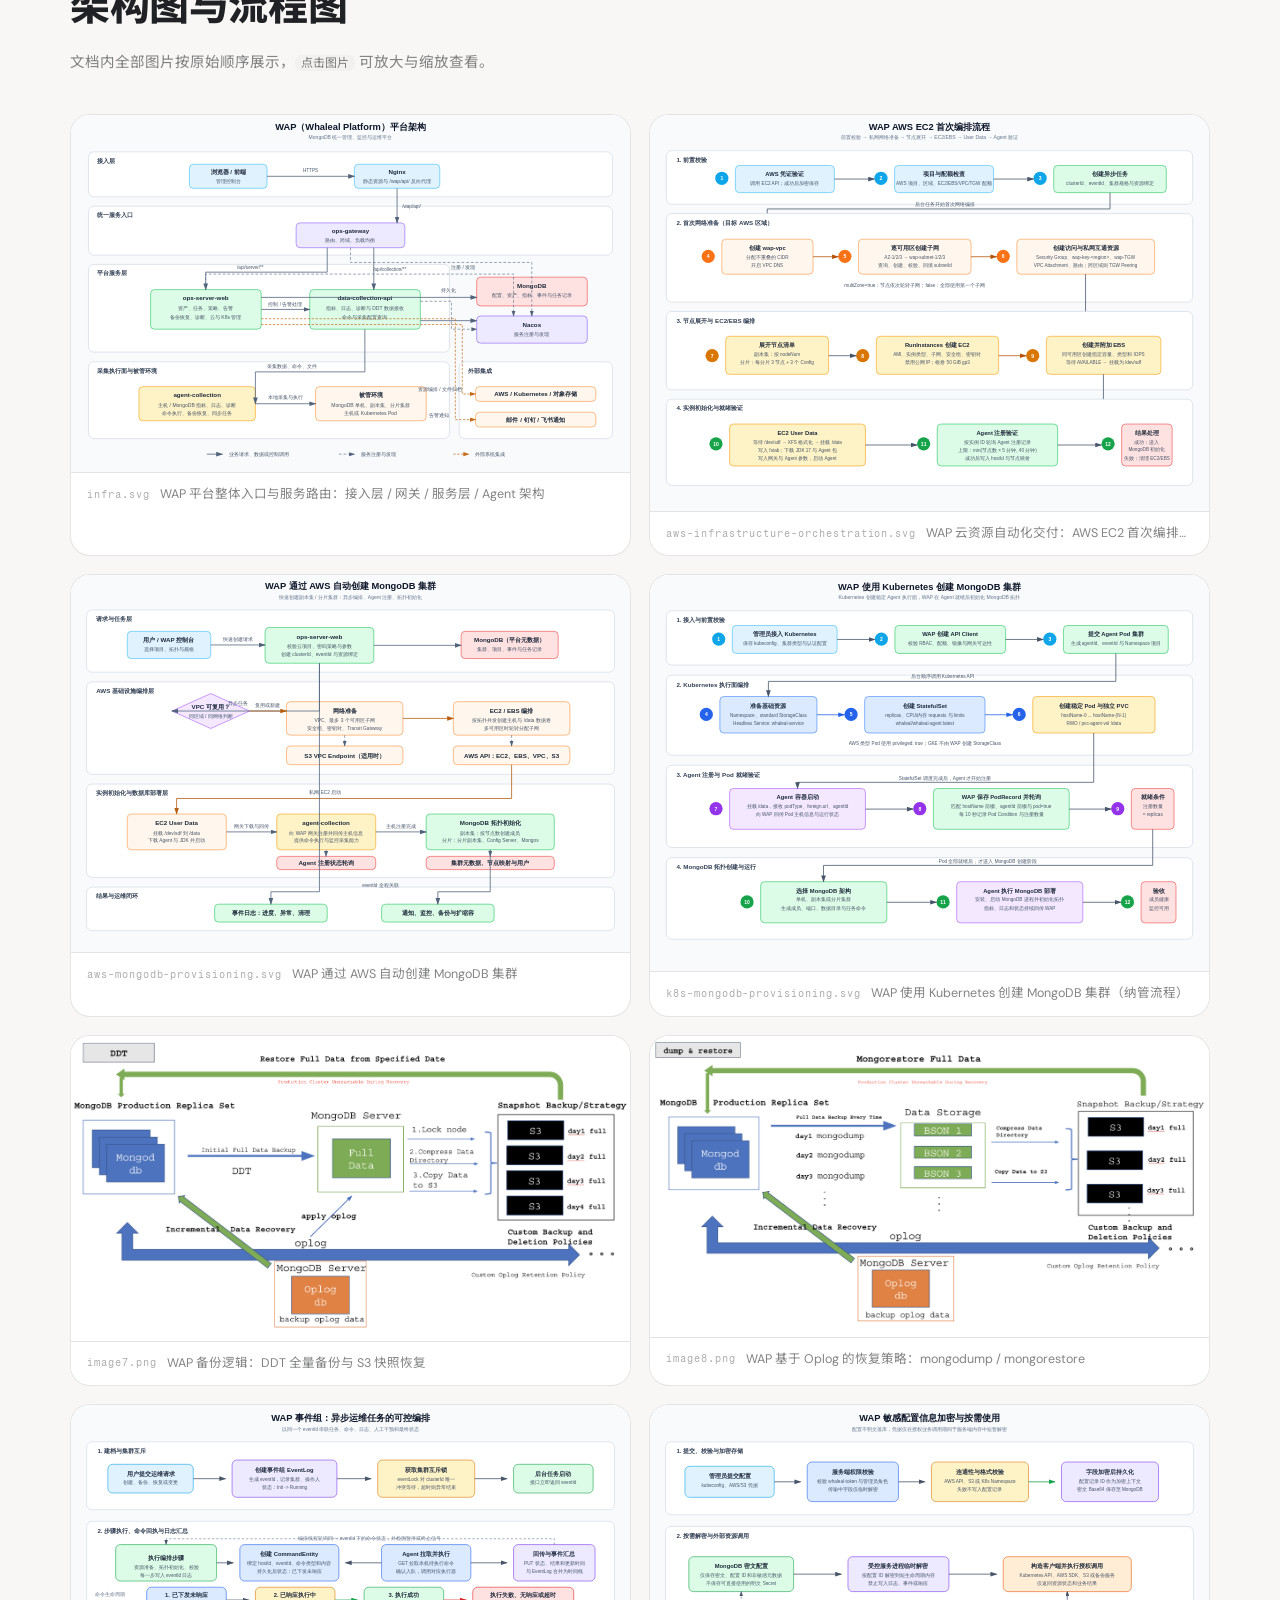
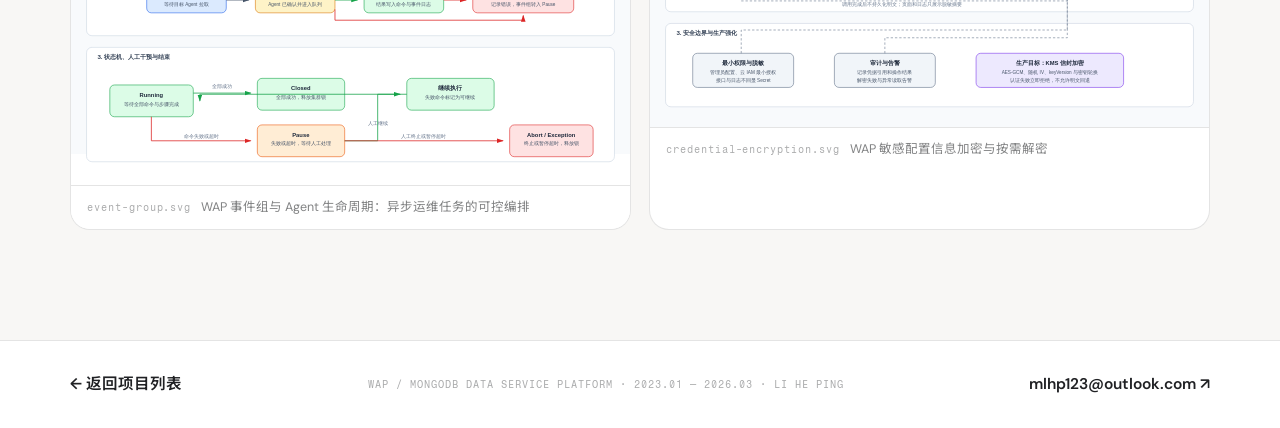
==== commit 44e7822c: "fix: 同步最新简历内容，校准开发年限和项目成果展示" ====
--- a/project.html
+++ b/project.html
@@ -25,6 +25,6 @@
     </div>
   </header>
   <main id="project-root"></main>
-  <script src="project.js?v=20260920-2"></script>
+  <script src="project.js?v=20261022"></script>
 </body>
 </html>
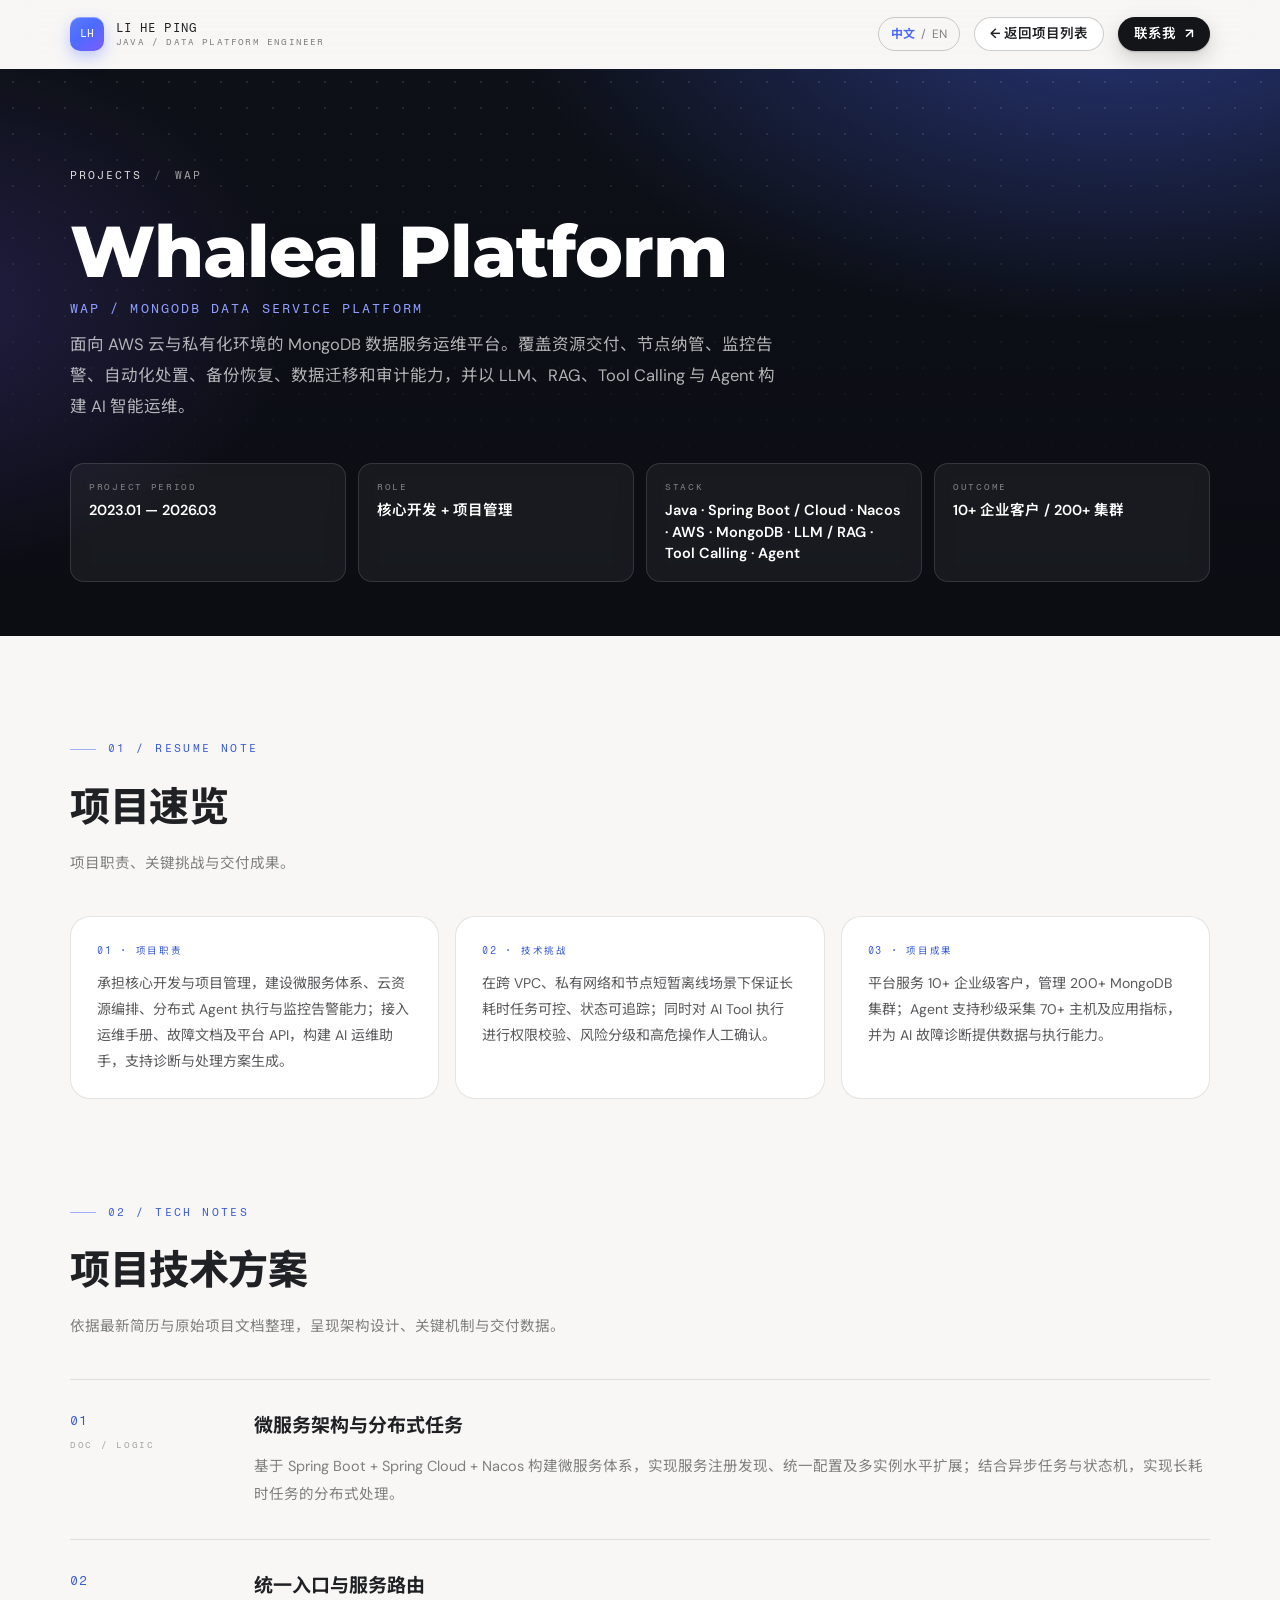
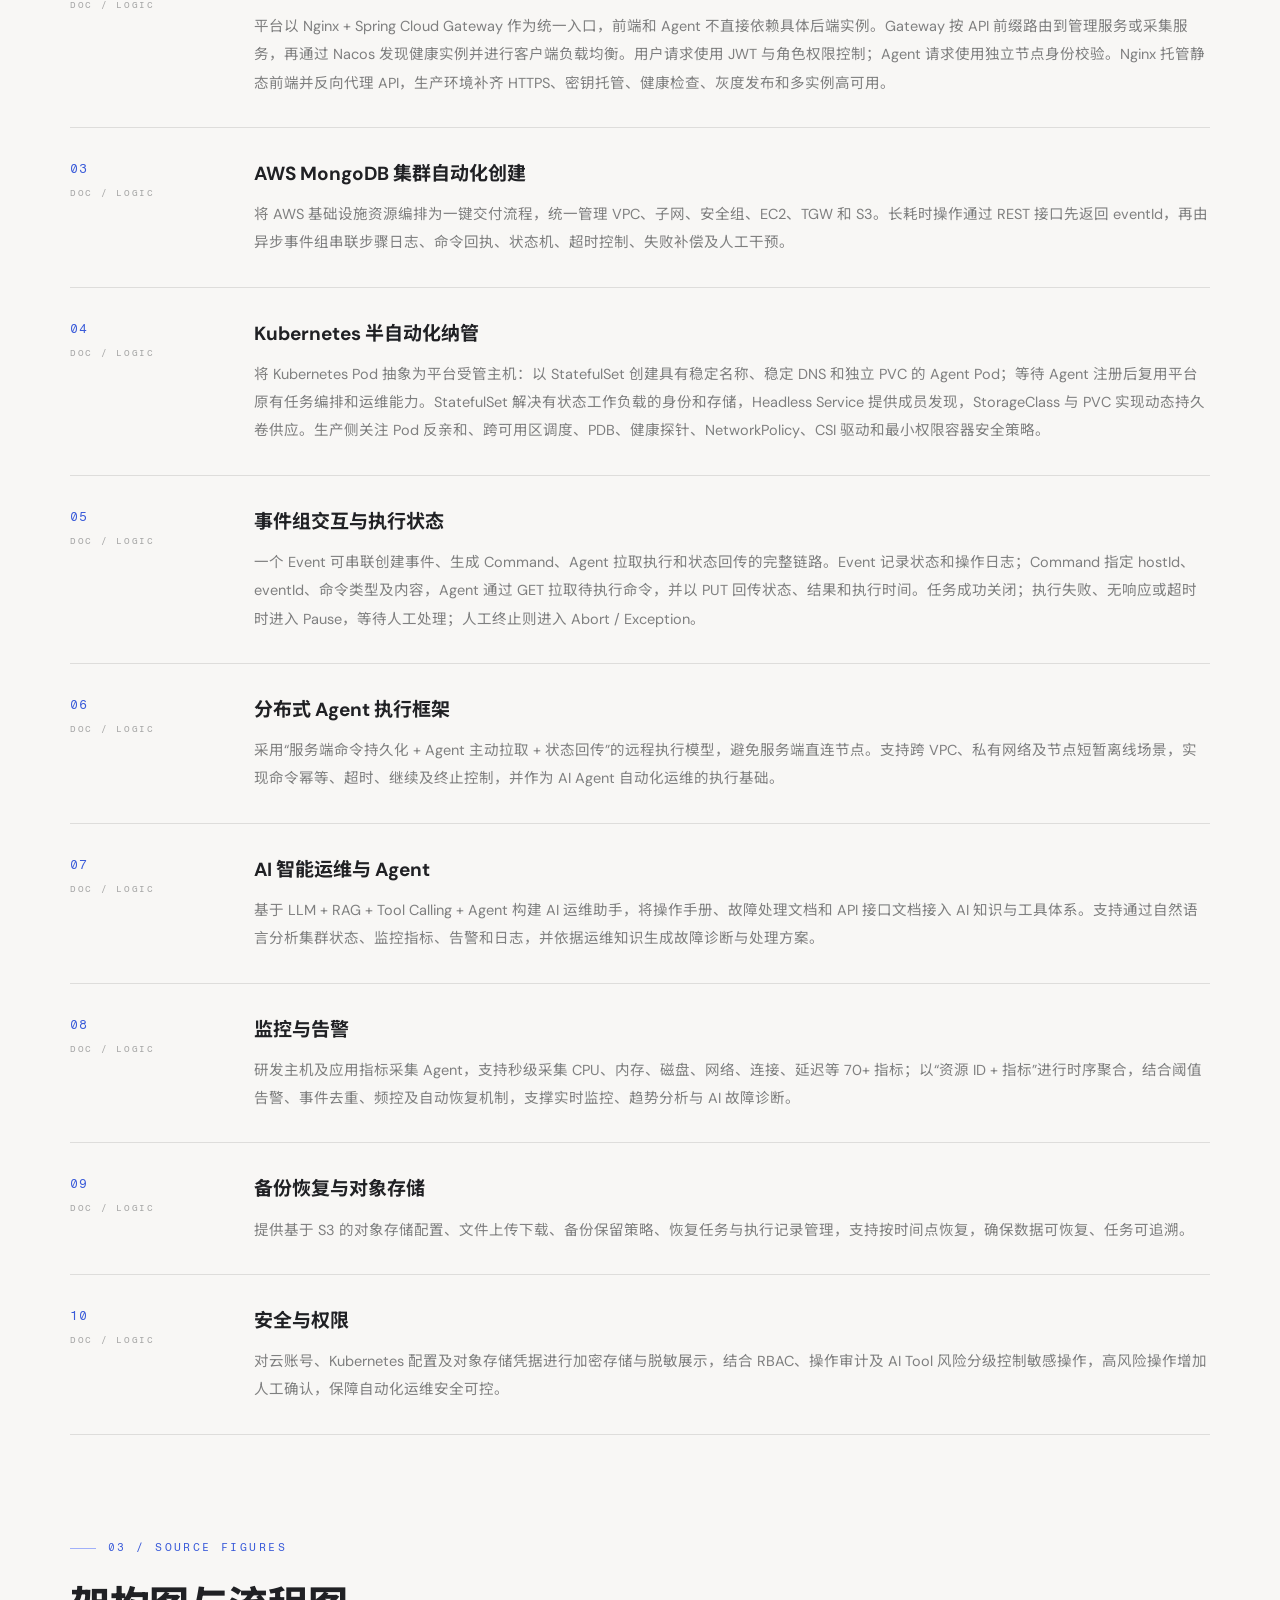
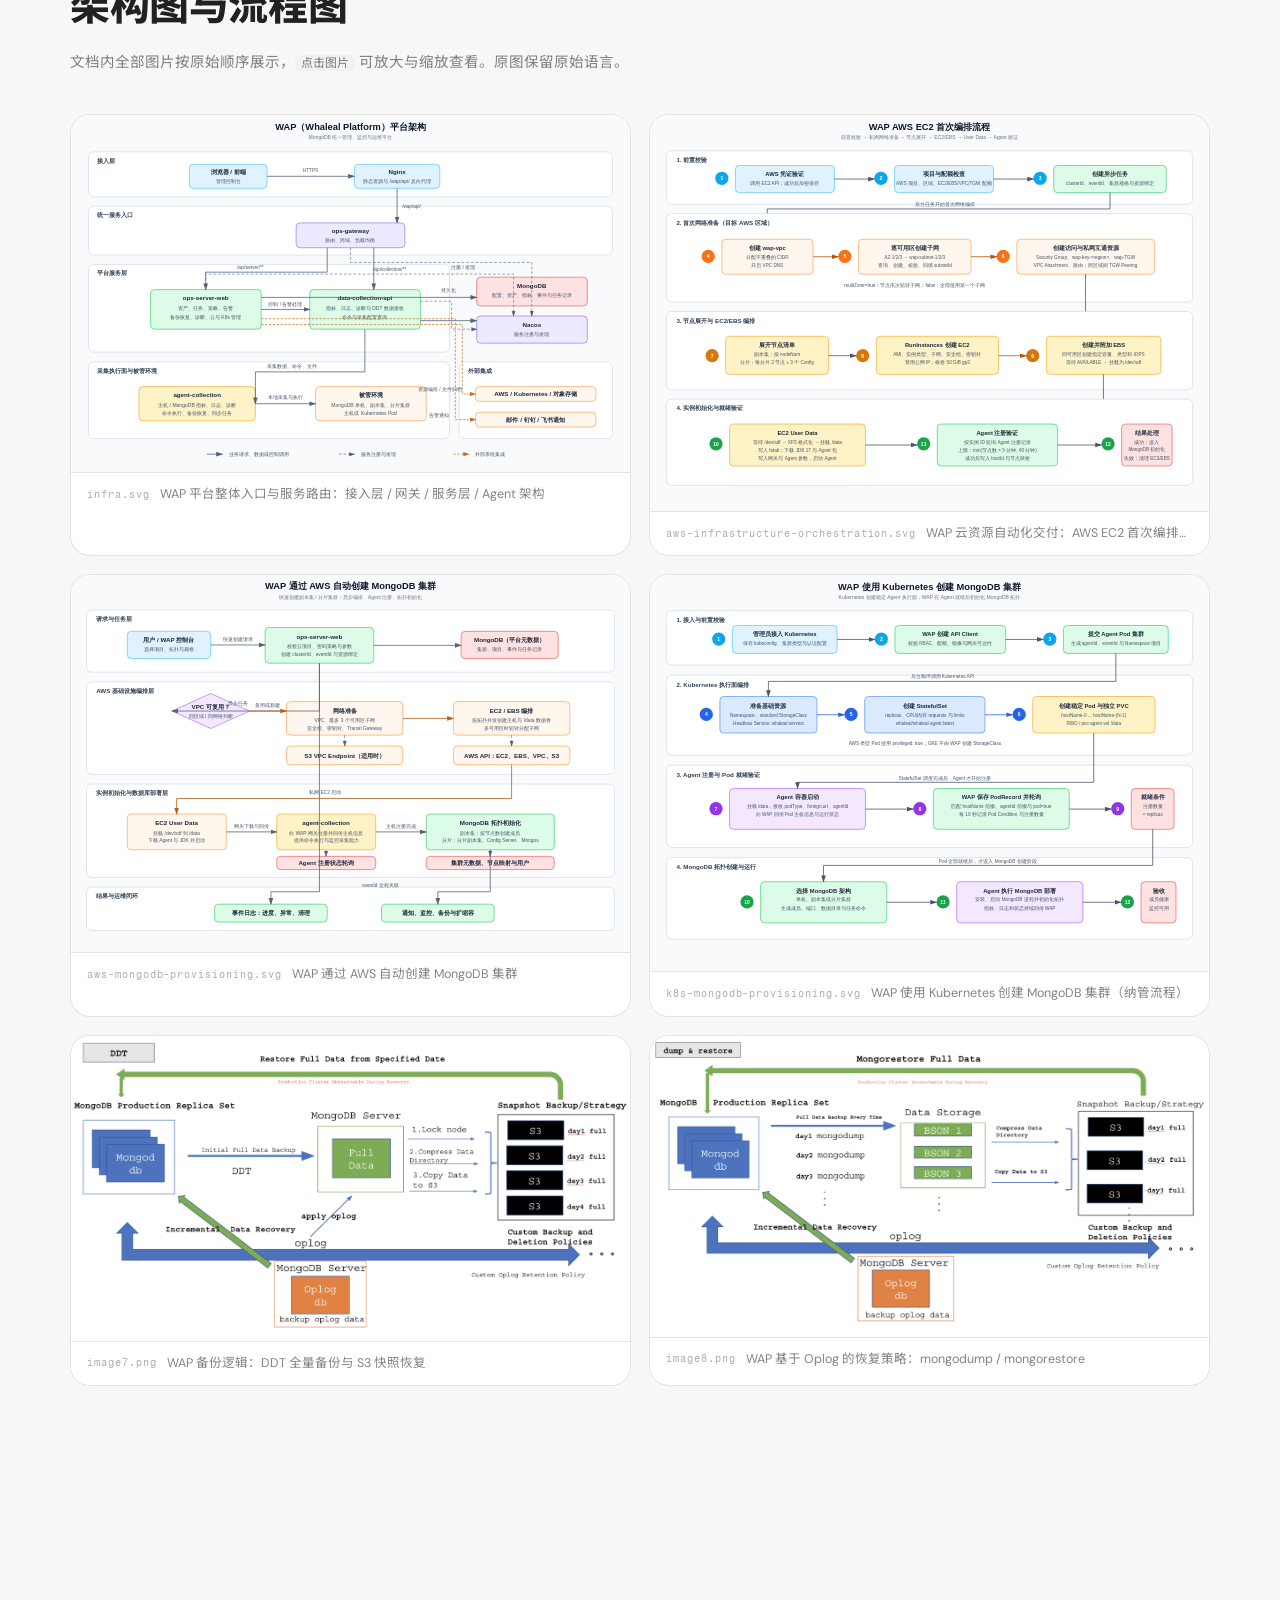
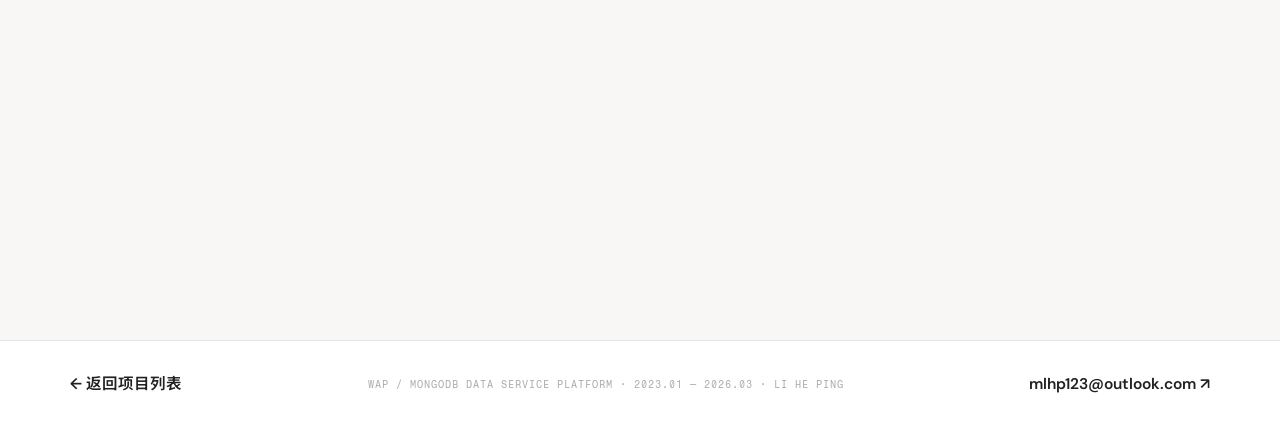
==== commit 364e3054: "feat: 发布首页和项目详情中英文切换及移动端适配" ====
--- a/project.html
+++ b/project.html
@@ -3,28 +3,30 @@
 <head>
   <meta charset="UTF-8">
   <meta name="viewport" content="width=device-width, initial-scale=1.0">
-  <meta name="description" content="李和平 · 项目档案">
-  <title>项目档案 · 李和平</title>
+  <meta name="description" content="李和平 · 项目档案" data-en-content="Project case studies by Li Heping">
+  <title data-en="Project Case Studies · Li Heping">项目档案 · 李和平</title>
   <link rel="icon" href="data:image/svg+xml,%3Csvg xmlns='http://www.w3.org/2000/svg' viewBox='0 0 64 64'%3E%3Crect width='64' height='64' rx='16' fill='%234d6bfe'/%3E%3Ctext x='32' y='43' font-family='monospace' font-size='28' fill='white' text-anchor='middle'%3ELH%3C/text%3E%3C/svg%3E">
   <link rel="preconnect" href="https://fonts.googleapis.com">
   <link rel="preconnect" href="https://fonts.gstatic.com" crossorigin>
   <link href="https://fonts.googleapis.com/css2?family=DM+Sans:wght@400;500;600;700&family=Fragment+Mono&family=Montserrat:wght@600;700;800&family=Noto+Sans+SC:wght@400;500;600;700;800;900&display=swap" rel="stylesheet">
-  <link rel="stylesheet" href="harness.css?v=20260920-2">
+  <link rel="stylesheet" href="harness.css?v=20261022-i18n-1">
 </head>
-<body>
+<body class="case-page">
   <header class="site-header">
     <div class="container header-inner">
-      <a class="brand" href="index.html" aria-label="返回首页">
+      <a class="brand" href="index.html" aria-label="返回首页" data-en-aria-label="Back to home">
         <span class="brand-mark" aria-hidden="true">LH</span>
         <span class="brand-text"><b>LI HE PING</b><span>JAVA / DATA PLATFORM ENGINEER</span></span>
       </a>
       <div class="header-right">
-        <a class="btn btn-ghost btn-sm" href="index.html#projects">← 返回项目列表</a>
-        <a class="btn btn-dark btn-sm" href="mailto:mlhp123@outlook.com">联系我 <span aria-hidden="true">↗</span></a>
+        <button class="language-toggle" type="button" aria-label="切换到英文" data-en-aria-label="Switch to Chinese"><span lang="zh-CN">中文</span><span aria-hidden="true">/</span><span lang="en">EN</span></button>
+        <a class="btn btn-ghost btn-sm" href="index.html#projects" data-en="← Projects">← 返回项目列表</a>
+        <a class="btn btn-dark btn-sm" href="mailto:mlhp123@outlook.com" data-en="Contact &lt;span aria-hidden='true'&gt;↗&lt;/span&gt;">联系我 <span aria-hidden="true">↗</span></a>
       </div>
     </div>
   </header>
   <main id="project-root"></main>
-  <script src="project.js?v=20261022"></script>
+  <script src="harness.js?v=20261022-i18n-1"></script>
+  <script src="project.js?v=20261022-i18n-1"></script>
 </body>
 </html>
--- a/harness.css
+++ b/harness.css
@@ -126,6 +126,12 @@
 }
 .site-nav a:hover { color: var(--ink); background: rgba(32, 33, 36, .05); }
 .header-right { display: flex; align-items: center; gap: 14px; }
+.language-toggle { display: inline-flex; align-items: center; gap: 6px; flex-shrink: 0; height: 34px; padding: 0 12px; border: 1px solid var(--line-strong); border-radius: var(--radius-pill); font-size: 12px; white-space: nowrap; color: var(--ink-3); }
+.language-toggle:hover { background: var(--surface); border-color: var(--brand); }
+.language-toggle:focus-visible { outline: 2px solid var(--brand); outline-offset: 3px; }
+html[lang="zh-CN"] .language-toggle [lang="zh-CN"], html[lang="en"] .language-toggle [lang="en"] { color: var(--brand); font-weight: 700; }
+html[lang="en"] .hero h1 { font-size: clamp(38px, 5.8vw, 66px); line-height: 1.12; }
+html[lang="en"] .metric b em { font-size: 14px; }
 
 /* buttons & chips --------------------------------------------------- */
 .btn {
@@ -500,7 +506,7 @@
 }
 .project-card + .project-card { margin-top: 22px; }
 .project-card:hover { transform: translateY(-4px); border-color: var(--brand-line); box-shadow: var(--shadow-pop); }
-.pc-main { padding: 34px 38px 30px; display: flex; flex-direction: column; }
+.pc-main { min-width: 0; padding: 34px 38px 30px; display: flex; flex-direction: column; }
 .pc-index { display: flex; align-items: center; gap: 14px; margin-bottom: 20px; }
 .pc-index .num { font-family: var(--font-mono); font-size: 11px; letter-spacing: .18em; color: var(--brand-deep); }
 .pc-index .rule { flex: 1; height: 1px; background: var(--line); }
@@ -772,28 +778,32 @@
   position: fixed;
   inset: 0;
   z-index: 100;
-  display: flex;
+  display: none;
   align-items: center;
   justify-content: center;
+  width: 100%;
+  height: 100%;
+  max-width: none;
+  max-height: none;
+  margin: 0;
+  border: 0;
   padding: 44px;
+  color: #fff;
   background: rgba(8, 9, 13, .88);
   -webkit-backdrop-filter: blur(14px);
   backdrop-filter: blur(14px);
-  opacity: 0;
-  pointer-events: none;
-  transition: opacity .25s ease;
-}
-.image-lightbox.is-open { opacity: 1; pointer-events: auto; }
+  overflow: hidden;
+}
+.image-lightbox[open] { display: flex; }
+.image-lightbox::backdrop { background: transparent; }
 .lightbox-stage {
   position: relative;
   width: min(1180px, 100%);
   max-height: 84vh;
-  display: grid;
-  place-items: center;
   overflow: auto;
   cursor: zoom-in;
 }
-.lightbox-stage img { max-width: 100%; max-height: 78vh; object-fit: contain; border-radius: 10px; transform-origin: center; transition: transform .1s ease; background: #fff; box-shadow: 0 30px 90px rgba(0, 0, 0, .6); }
+.lightbox-stage img { max-width: none; margin-inline: auto; object-fit: contain; border-radius: 10px; background: #fff; box-shadow: 0 30px 90px rgba(0, 0, 0, .6); }
 .lightbox-caption { position: absolute; left: 50%; bottom: 22px; transform: translateX(-50%); color: rgba(255,255,255,.6); font-size: 13px; white-space: nowrap; max-width: 90%; overflow: hidden; text-overflow: ellipsis; }
 .lightbox-close, .lightbox-zoom-in, .lightbox-zoom-out, .lightbox-zoom-reset {
   position: absolute;
@@ -819,7 +829,7 @@
   .hero-inner { padding-top: 84px; }
   .terminal { max-width: 560px; }
   .case-meta { grid-template-columns: repeat(2, 1fr); }
-  .project-card { grid-template-columns: 1fr; }
+  .project-card { grid-template-columns: minmax(0, 1fr); }
   .pc-figure { border-left: 0; border-top: 1px solid var(--line); min-height: 220px; }
   .resume-cards { grid-template-columns: 1fr; }
   .gallery { grid-template-columns: 1fr; }
@@ -828,13 +838,13 @@
 }
 @media (max-width: 900px) {
   .sec-en { display: none; }
+  .site-nav { display: none; }
 }
 @media (max-width: 860px) {
   .method-intro { grid-template-columns: 1fr; gap: 40px; }
   .method-figs { grid-template-columns: 1fr; }
 }
 @media (max-width: 760px) {
-  .site-nav { display: none; }
   .header-cta-text { display: none; }
   .metrics-band .container { grid-template-columns: repeat(2, 1fr); row-gap: 4px; }
   .metric { border-left: 0; padding: 18px 6px 4px; border-top: 1px solid rgba(255, 255, 255, .1); }
@@ -844,6 +854,9 @@
   .sec-en { display: none; }
   .skill-grid { grid-template-columns: 1fr; }
   .pc-main { padding: 26px 22px 22px; }
+  .pc-foot { flex-direction: column; align-items: flex-start; }
+  .pc-stats span { white-space: normal; }
+  html[lang="en"] .t-out { white-space: normal; overflow-wrap: anywhere; }
   .timeline-row { grid-template-columns: 1fr; gap: 12px; }
   .tl-date { flex-direction: row; align-items: center; justify-content: space-between; }
   .doc-row { grid-template-columns: 1fr; gap: 8px; }
@@ -857,7 +870,15 @@
   .image-lightbox { padding: 18px; }
   .lightbox-caption { display: none; }
 }
+@media (max-width: 600px) {
+  .brand-text { display: none; }
+  .header-right { gap: 8px; }
+  .header-inner { gap: 10px; }
+  .case-page .btn-sm { padding-inline: 10px; font-size: 12px; }
+  .language-toggle { padding-inline: 10px; }
+}
 @media (max-width: 440px) {
+  .case-page .header-right .btn-dark { display: none; }
   .metrics-band .container { grid-template-columns: 1fr 1fr; }
   .hero-actions .btn { width: 100%; }
   .case-meta { grid-template-columns: 1fr 1fr; }
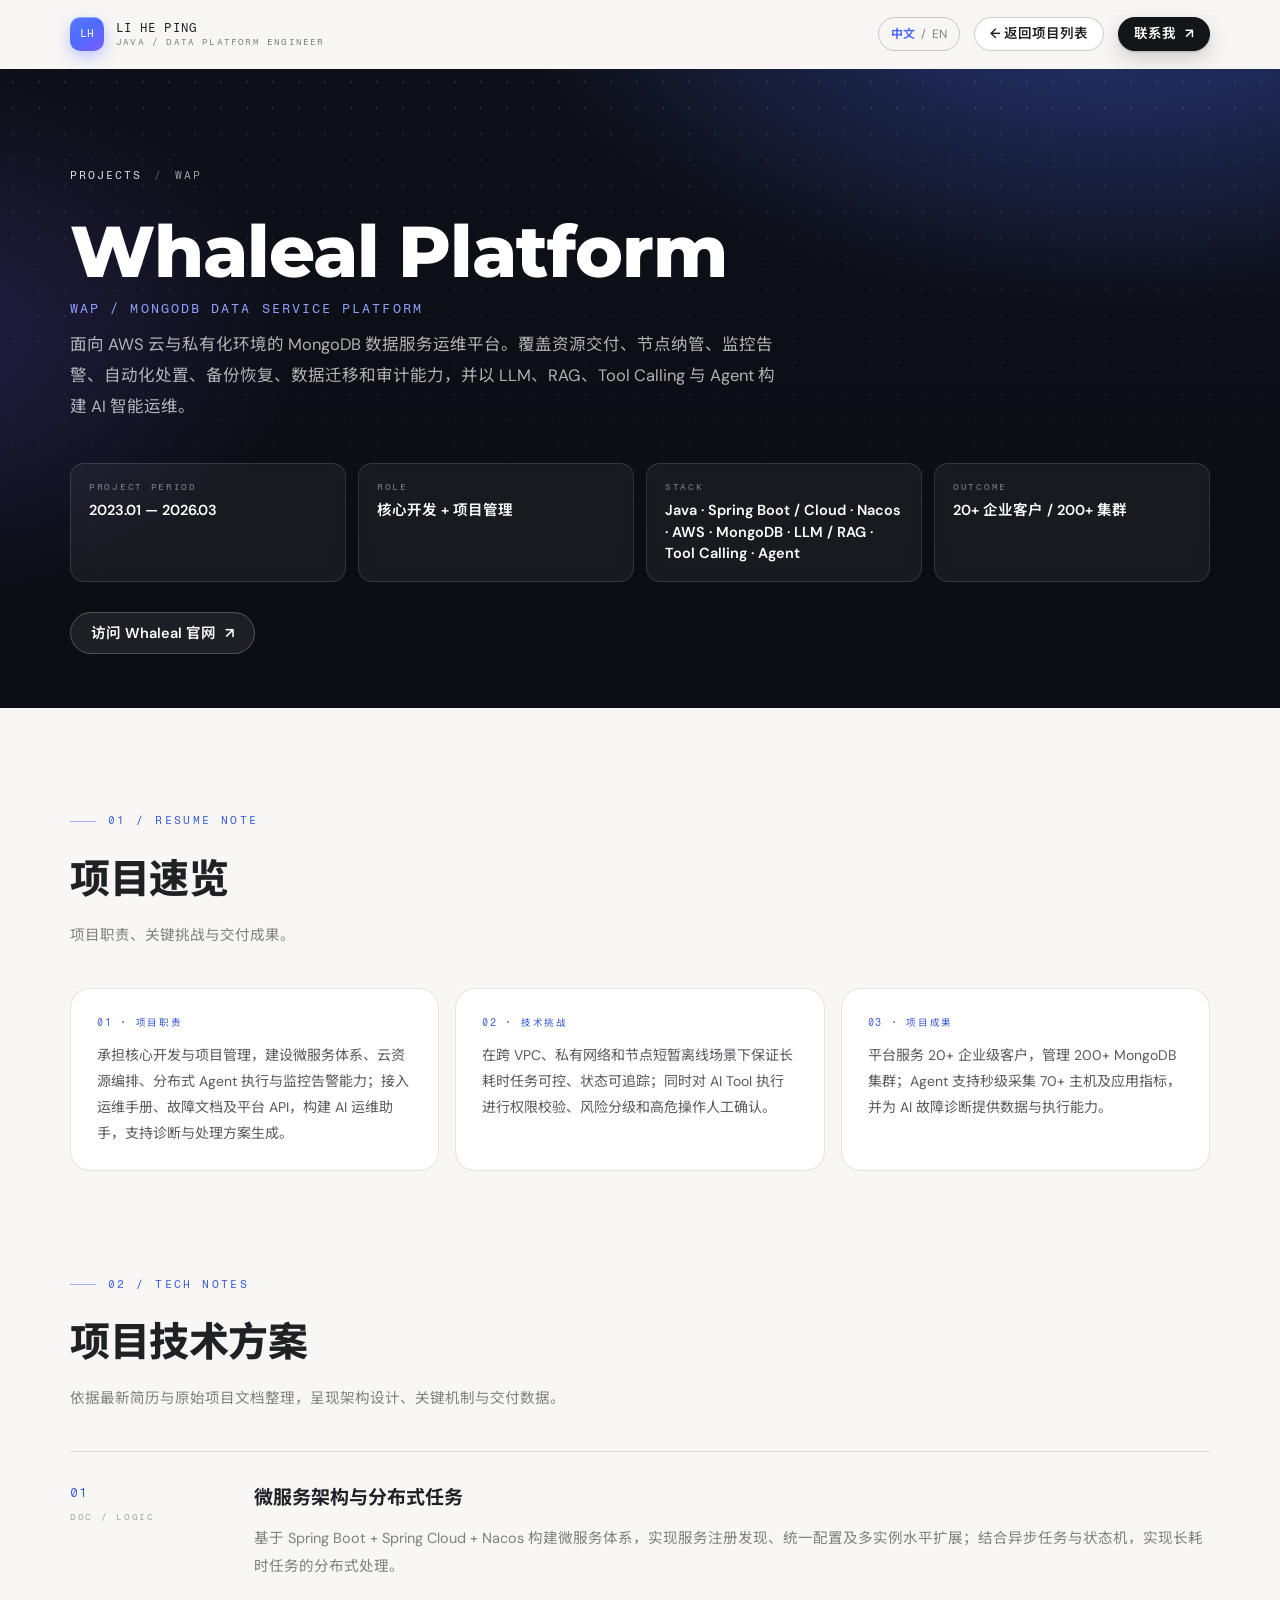
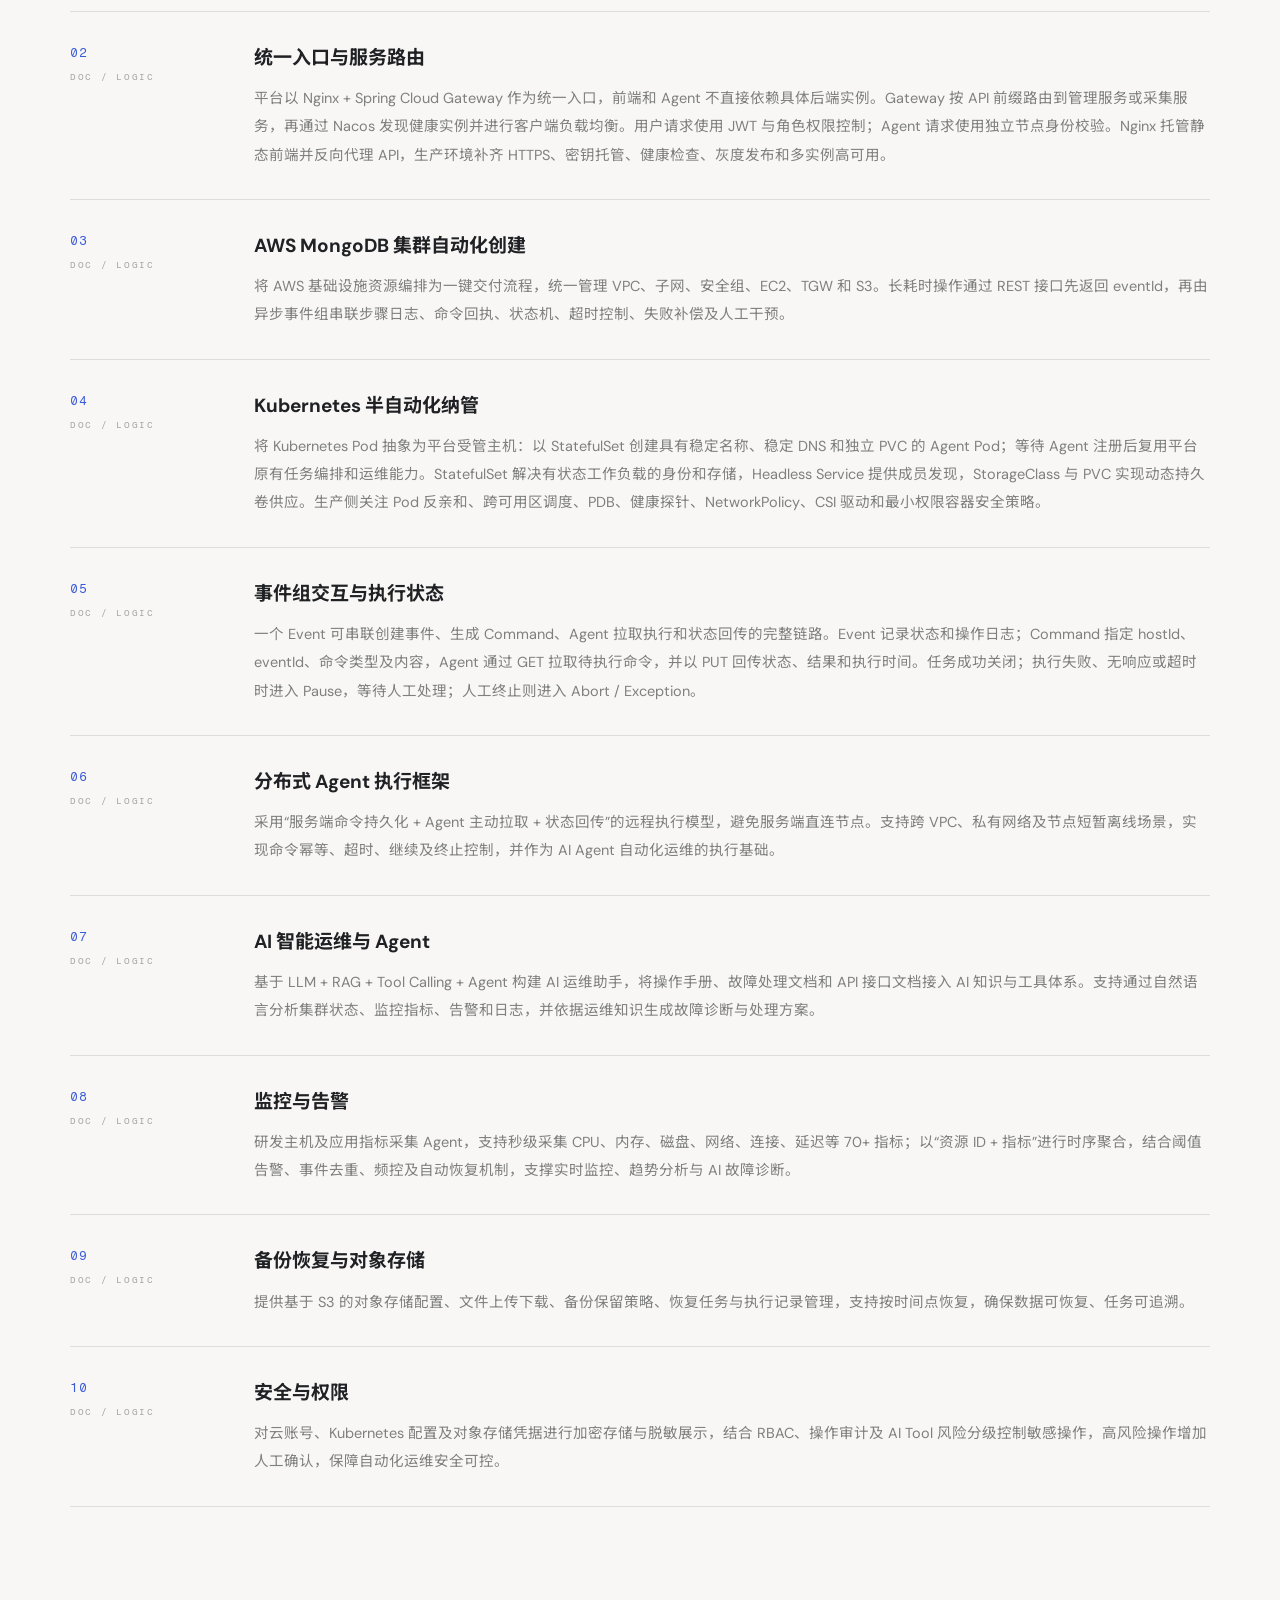
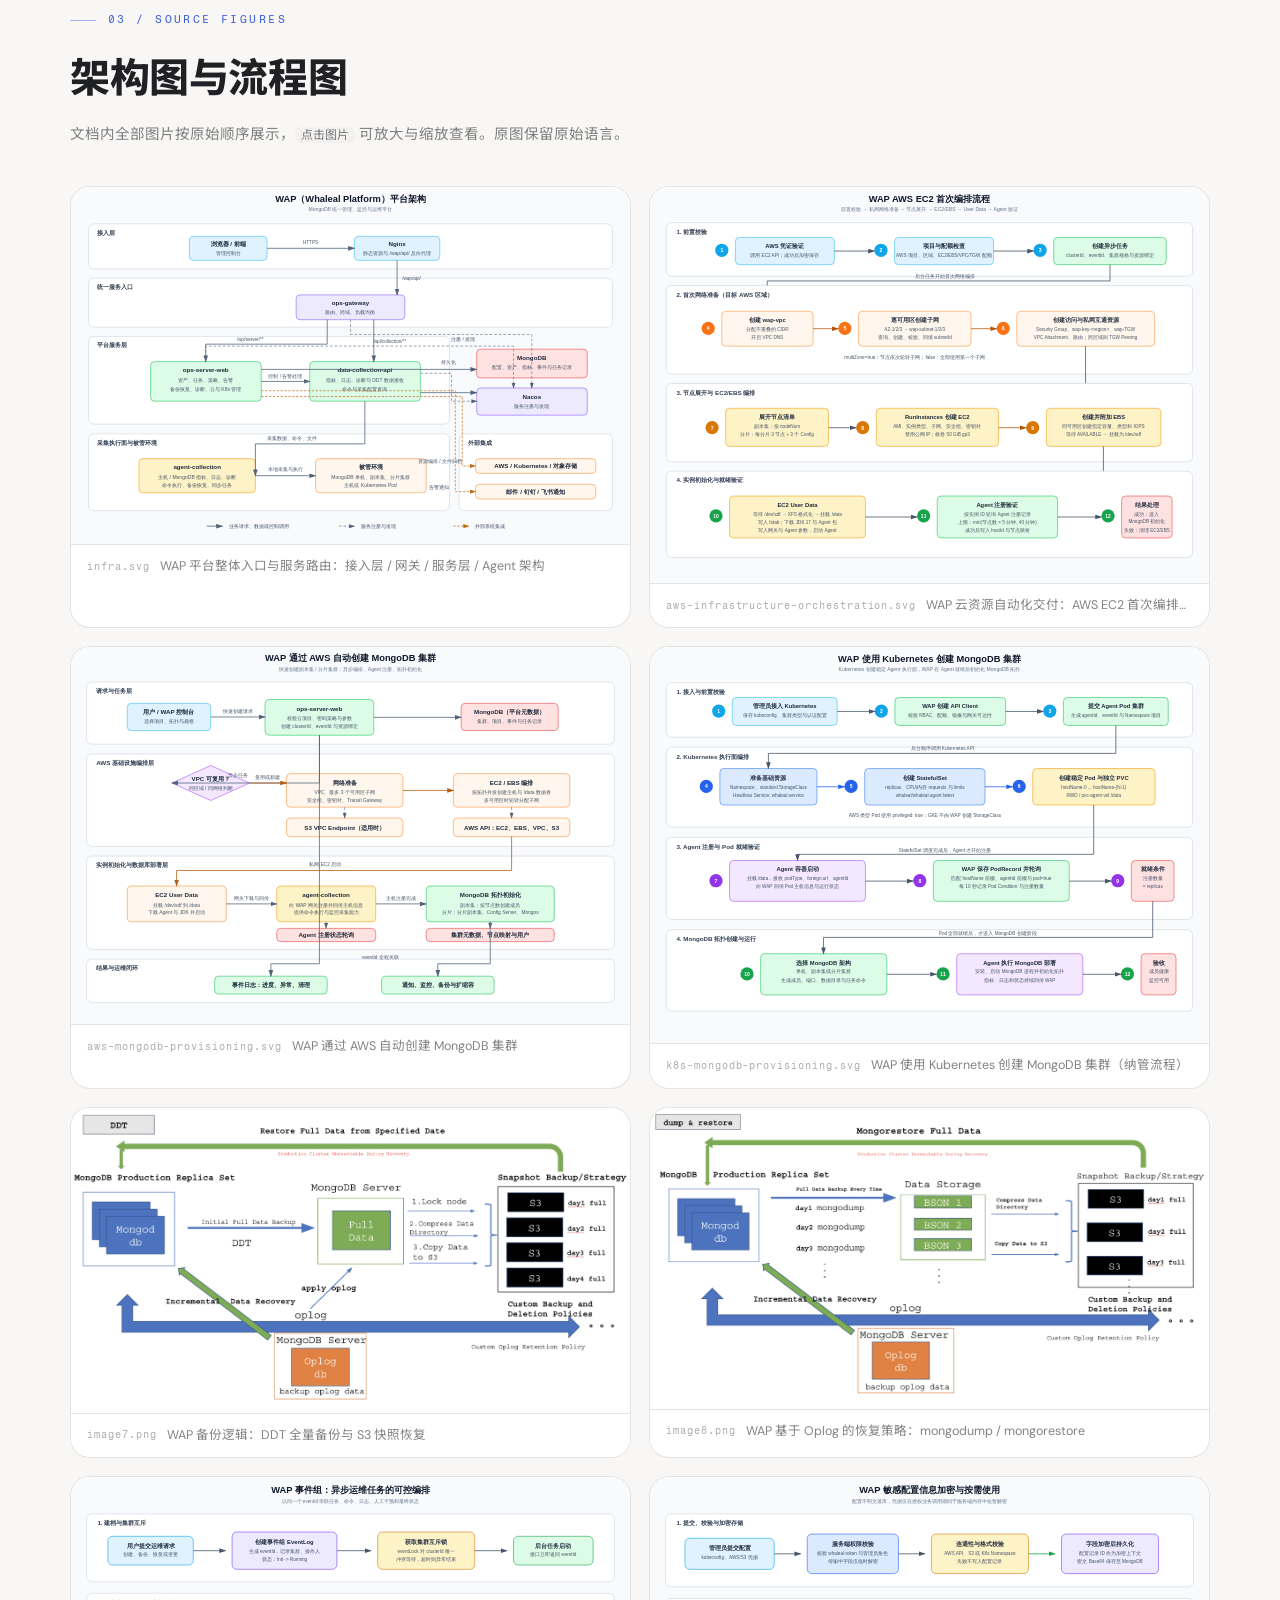
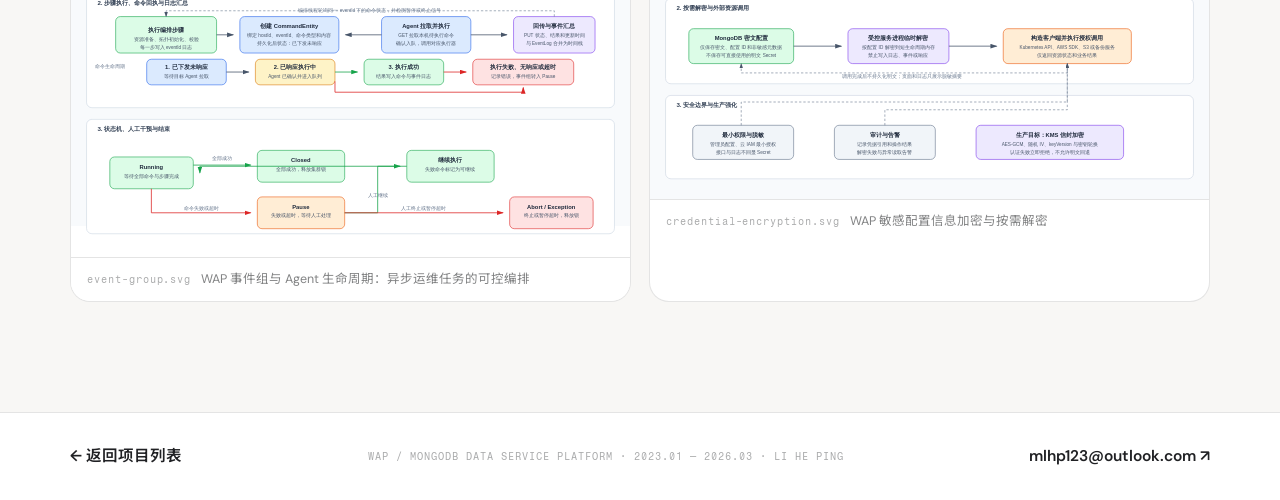
==== commit b85d103e: "feat: 添加 Whaleal 官网入口，更新客户规模并移除源码按钮" ====
--- a/project.html
+++ b/project.html
@@ -9,7 +9,7 @@
   <link rel="preconnect" href="https://fonts.googleapis.com">
   <link rel="preconnect" href="https://fonts.gstatic.com" crossorigin>
   <link href="https://fonts.googleapis.com/css2?family=DM+Sans:wght@400;500;600;700&family=Fragment+Mono&family=Montserrat:wght@600;700;800&family=Noto+Sans+SC:wght@400;500;600;700;800;900&display=swap" rel="stylesheet">
-  <link rel="stylesheet" href="harness.css?v=20261022-i18n-1">
+  <link rel="stylesheet" href="harness.css?v=20261023-whaleal-1">
 </head>
 <body class="case-page">
   <header class="site-header">
@@ -26,7 +26,7 @@
     </div>
   </header>
   <main id="project-root"></main>
-  <script src="harness.js?v=20261022-i18n-1"></script>
-  <script src="project.js?v=20261022-i18n-1"></script>
+  <script src="harness.js?v=20261023-whaleal-1"></script>
+  <script src="project.js?v=20261023-whaleal-1"></script>
 </body>
 </html>
--- a/harness.css
+++ b/harness.css
@@ -519,6 +519,7 @@
 .pc-stats { display: flex; flex-wrap: wrap; gap: 8px 22px; }
 .pc-stats span { font-family: var(--font-mono); font-size: 11px; color: var(--ink-3); white-space: nowrap; }
 .pc-stats span b { color: var(--ink); font-weight: 500; }
+.pc-actions { display: flex; flex-wrap: wrap; align-items: center; gap: 12px 20px; }
 .pc-go {
   display: inline-flex;
   align-items: center;
